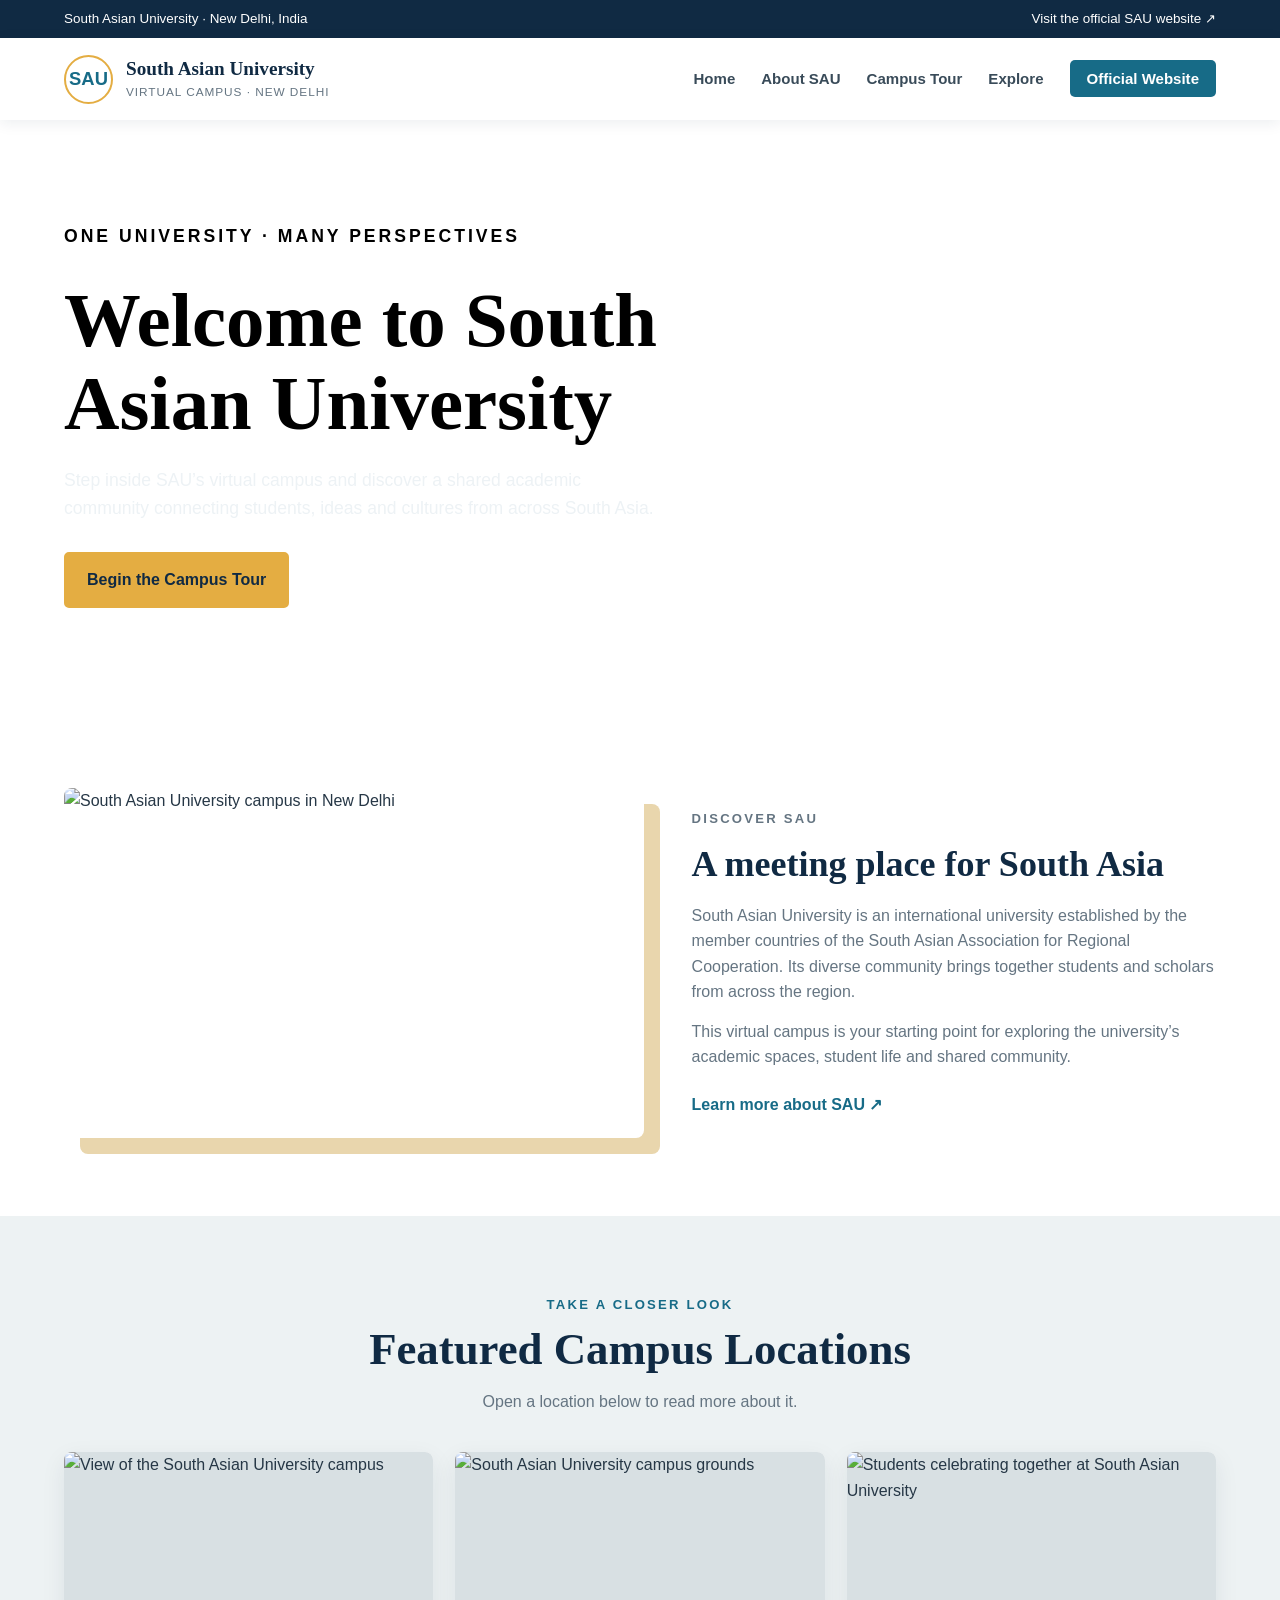
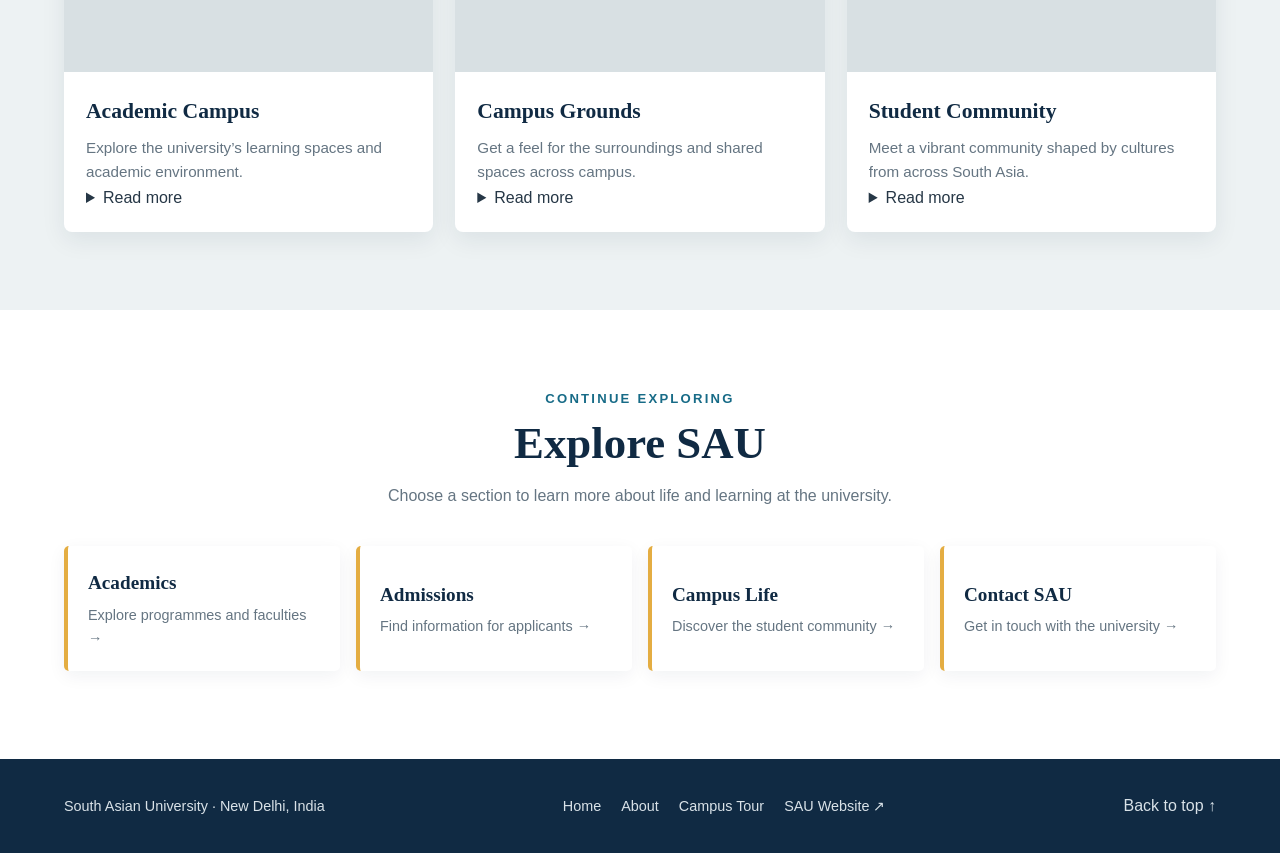
==== index.html @ c9d7dc6f "Add files via upload" ====
<!DOCTYPE html>
<html lang="en">
<head>
  <meta charset="UTF-8">
  <meta name="viewport" content="width=device-width, initial-scale=1.0">
  <meta name="description" content="Explore the South Asian University virtual campus in New Delhi.">
  <title>SAU Virtual Campus | South Asian University</title>
  <link rel="stylesheet" href="style.css">
</head>

<body>
  <div class="topbar">
    <div class="container topbar-inner">
      <span>South Asian University · New Delhi, India</span>
      <a href="https://sau.int/" target="_blank" rel="noopener">
        Visit the official SAU website ↗
      </a>
    </div>
  </div>

  <header id="home">
    <nav class="container navbar" aria-label="Main navigation">
      <a class="brand" href="#home" aria-label="South Asian University home">
        <span class="brand-mark" aria-hidden="true">SAU</span>
        <span>
          <span class="brand-name">South Asian University</span>
          <span class="brand-subtitle">Virtual Campus · New Delhi</span>
        </span>
      </a>

      <ul class="nav-links">
        <li><a href="#home">Home</a></li>
        <li><a href="#overview">About SAU</a></li>
        <li><a href="#locations">Campus Tour</a></li>
        <li><a href="#sections">Explore</a></li>
        <li>
          <a class="nav-button" href="https://sau.int/" target="_blank" rel="noopener">
            Official Website
          </a>
        </li>
      </ul>
    </nav>
  </header>

  <main>
    <section class="hero">
      <div class="container">
        <div class="hero-content">
          <p class="eyebrow">One university · Many perspectives</p>
          <h1>Welcome to South Asian University</h1>
          <p>
            Step inside SAU’s virtual campus and discover a shared academic
            community connecting students, ideas and cultures from across South Asia.
          </p>
          <a class="button" href="#locations">Begin the Campus Tour</a>
        </div>
      </div>
    </section>

    <section class="section" id="overview">
      <div class="container overview">
        <div class="overview-photo">
          <img
            src="https://upload.wikimedia.org/wikipedia/commons/5/57/South_asian_university_campus_photo.png"
            alt="South Asian University campus in New Delhi"
            loading="lazy"
          >
        </div>

        <div class="overview-copy">
          <p class="eyebrow">Discover SAU</p>
          <h2>A meeting place for South Asia</h2>
          <p>
            South Asian University is an international university established
            by the member countries of the South Asian Association for Regional
            Cooperation. Its diverse community brings together students and
            scholars from across the region.
          </p>
          <p>
            This virtual campus is your starting point for exploring the
            university’s academic spaces, student life and shared community.
          </p>
          <a class="text-link" href="https://sau.int/" target="_blank" rel="noopener">
            Learn more about SAU ↗
          </a>
        </div>
      </div>
    </section>

    <section class="section locations-section" id="locations">
      <div class="container">
        <div class="section-heading">
          <p class="eyebrow">Take a closer look</p>
          <h2>Featured Campus Locations</h2>
          <p>Open a location below to read more about it.</p>
        </div>

        <div class="location-grid">
          <article class="location-card">
            <img
              src="https://upload.wikimedia.org/wikipedia/commons/5/57/South_asian_university_campus_photo.png"
              alt="View of the South Asian University campus"
              loading="lazy"
            >
            <div class="location-card-content">
              <h3>Academic Campus</h3>
              <p>Explore the university’s learning spaces and academic environment.</p>
              <details>
                <summary>Read more</summary>
                <p>
                  SAU brings students and scholars together for teaching,
                  research and collaboration across South Asia.
                </p>
              </details>
            </div>
          </article>

          <article class="location-card">
            <img
              src="https://upload.wikimedia.org/wikipedia/commons/thumb/5/57/South_asian_university_campus_photo.png/1280px-South_asian_university_campus_photo.png"
              alt="South Asian University campus grounds"
              loading="lazy"
            >
            <div class="location-card-content">
              <h3>Campus Grounds</h3>
              <p>Get a feel for the surroundings and shared spaces across campus.</p>
              <details>
                <summary>Read more</summary>
                <p>
                  Shared campus spaces give students places to meet, move
                  between classes and spend time with one another.
                </p>
              </details>
            </div>
          </article>

          <article class="location-card">
            <img
              src="https://upload.wikimedia.org/wikipedia/commons/thumb/b/bc/Students_of_South_Asian_University%2C_New_Delhi.JPG/1280px-Students_of_South_Asian_University%2C_New_Delhi.JPG"
              alt="Students celebrating together at South Asian University"
              loading="lazy"
            >
            <div class="location-card-content">
              <h3>Student Community</h3>
              <p>Meet a vibrant community shaped by cultures from across South Asia.</p>
              <details>
                <summary>Read more</summary>
                <p>
                  Students from across the region bring different perspectives
                  and experiences to university life.
                </p>
              </details>
            </div>
          </article>
        </div>
      </div>
    </section>

    <section class="section links-section" id="sections">
      <div class="container">
        <div class="section-heading">
          <p class="eyebrow">Continue exploring</p>
          <h2>Explore SAU</h2>
          <p>Choose a section to learn more about life and learning at the university.</p>
        </div>

        <div class="link-grid">
          <a class="section-link" href="https://sau.int/" target="_blank" rel="noopener">
            <strong>Academics</strong>
            <span>Explore programmes and faculties →</span>
          </a>

          <a class="section-link" href="https://sau.int/" target="_blank" rel="noopener">
            <strong>Admissions</strong>
            <span>Find information for applicants →</span>
          </a>

          <a class="section-link" href="#locations">
            <strong>Campus Life</strong>
            <span>Discover the student community →</span>
          </a>

          <a class="section-link" href="https://sau.int/contact/" target="_blank" rel="noopener">
            <strong>Contact SAU</strong>
            <span>Get in touch with the university →</span>
          </a>
        </div>
      </div>
    </section>
  </main>

  <footer>
    <div class="container footer-inner">
      <p>South Asian University · New Delhi, India</p>
      <ul class="footer-links">
        <li><a href="#home">Home</a></li>
        <li><a href="#overview">About</a></li>
        <li><a href="#locations">Campus Tour</a></li>
        <li><a href="https://sau.int/" target="_blank" rel="noopener">SAU Website ↗</a></li>
      </ul>
      <a class="footer-top-link" href="#home">Back to top ↑</a>
    </div>
  </footer>
</body>
</html>
---- style.css ----
:root {
      --navy: #102a43;
      --white: #ffffff;
      --blue: #176b87;
      --gold: #e4ad42;
      --cream: #f7f5ef;
      --text: #263746;
      --muted: #657582;
    }

    * {
      box-sizing: border-box;
      margin: 0;
      padding: 0;
    }

    html {
      scroll-behavior: smooth;
    }

    body {
      background: var(--white);
      color: var(--text);
      font-family: Arial, Helvetica, sans-serif;
      line-height: 1.6;
    }

    img {
      display: block;
      width: 100%;
      object-fit: cover;
    }

    a {
      color: inherit;
      text-decoration: none;
    }

    .container {
      width: min(1160px, 90%);
      margin: 0 auto;
    }

    .topbar {
      background: var(--navy);
      color: var(--white);
      font-size: 0.84rem;
    }

    .topbar-inner {
      min-height: 38px;
      display: flex;
      align-items: center;
      justify-content: space-between;
      gap: 18px;
    }

    .topbar a:hover {
      color: var(--gold);
    }

    header {
      position: sticky;
      z-index: 10;
      top: 0;
      background: var(--white);
      box-shadow: 0 3px 14px rgb(16 42 67 / 8%);
    }

    .navbar {
      min-height: 82px;
      display: flex;
      align-items: center;
      justify-content: space-between;
      gap: 24px;
    }

    .brand {
      display: flex;
      align-items: center;
      gap: 13px;
      color: var(--navy);
    }

    .brand-mark {
      width: 49px;
      height: 49px;
      display: grid;
      place-items: center;
      border: 2px solid var(--gold);
      border-radius: 50%;
      color: var(--blue);
      font-size: 1.15rem;
      font-weight: 800;
    }

    .brand-name {
      display: block;
      font-family: Georgia, "Times New Roman", serif;
      font-size: 1.2rem;
      font-weight: 700;
      line-height: 1.2;
    }

    .brand-subtitle {
      display: block;
      margin-top: 3px;
      color: var(--muted);
      font-size: 0.74rem;
      letter-spacing: 0.08em;
      text-transform: uppercase;
    }

    .nav-links {
      display: flex;
      align-items: center;
      gap: 26px;
      list-style: none;
    }

    .nav-links a {
      color: #394b59;
      font-size: 0.94rem;
      font-weight: 700;
    }

    .nav-links a:hover {
      color: var(--blue);
    }

    .nav-links .nav-button {
      padding: 10px 17px;
      border-radius: 5px;
      background: var(--blue);
      color: var(--white);
    }

    .nav-links .nav-button:hover {
      background: var(--navy);
      color: var(--white);
    }

    .hero {
      min-height: 590px;
      display: grid;
      align-items: center;
      overflow: hidden;
      background: url("https://encrypted-tbn0.gstatic.com/images?q=tbn:ANd9GcTf1AWaoIbCRS9S4ouNqzJNhgImW4Fm0UXLozsrqMt2DRmfCW8wcznxFGol&s=10") center 48% / cover;
      color: #000000;
    }

    .hero-content {
      max-width: 650px;
      padding: 82px 0;
    }
    .hero .eyebrow { color: #000000; }
    .hero p { color: #000000; }

    .eyebrow {
      margin-bottom: 14px;
      color: #f2c86e;
      font-size: 0.82rem;
      font-weight: 700;
      letter-spacing: 0.17em;
      text-transform: uppercase;
    }

    h1,
    h2,
    h3 {
      font-family: Georgia, "Times New Roman", serif;
    }

    h1 {
      margin-bottom: 20px;
      font-size: clamp(2.7rem, 6vw, 5rem);
      line-height: 1.08;
    }

    .hero p {
      max-width: 590px;
      margin-bottom: 30px;
      color: #edf2f5;
      font-size: 1.1rem;
    }

    .button {
      display: inline-block;
      padding: 13px 21px;
      border: 2px solid var(--gold);
      border-radius: 5px;
      background: var(--gold);
      color: var(--navy);
      font-weight: 700;
      transition: 0.2s ease;
    }

    .button:hover {
      background: transparent;
      color: var(--white);
    }

    .section {
      padding: 78px 0;
    }

    .section-heading {
      max-width: 720px;
      margin: 0 auto 38px;
      text-align: center;
    }

    .section-heading .eyebrow {
      margin-bottom: 8px;
      color: var(--blue);
    }

    .section-heading h2 {
      margin-bottom: 12px;
      color: var(--navy);
      font-size: clamp(2rem, 4vw, 2.8rem);
      line-height: 1.2;
    }

    .section-heading p {
      color: var(--muted);
    }

    .overview {
      display: grid;
      grid-template-columns: 1.05fr 0.95fr;
      align-items: center;
      gap: 48px;
    }

    .overview-photo {
      min-height: 350px;
      overflow: hidden;
      border-radius: 8px;
      box-shadow: 16px 16px 0 #e9d6ad;
    }

    .overview-photo img {
      height: 100%;
      min-height: 350px;
    }

    .overview-copy h2 {
      margin-bottom: 16px;
      color: var(--navy);
      font-size: 2.25rem;
      line-height: 1.2;
    }

    .overview-copy p {
      margin-bottom: 14px;
      color: var(--muted);
    }

    .text-link {
      display: inline-block;
      margin-top: 8px;
      color: var(--blue);
      font-weight: 700;
    }

    .text-link:hover {
      color: var(--navy);
    }

    .locations-section {
      background: #edf2f3;
    }

    .location-grid {
      display: grid;
      grid-template-columns: repeat(3, 1fr);
      gap: 22px;
    }

    .location-card {
      overflow: hidden;
      border-radius: 8px;
      background: var(--white);
      box-shadow: 0 8px 24px rgb(16 42 67 / 8%);
    }

    .location-card img {
      height: 220px;
      background: #d8e0e3;
    }

    .location-card-content {
      padding: 22px;
    }

    .location-card h3 {
      margin-bottom: 7px;
      color: var(--navy);
      font-size: 1.35rem;
    }

    .location-card p {
      color: var(--muted);
      font-size: 0.95rem;
    }

    .links-section {
      padding-bottom: 88px;
    }

    .link-grid {
      display: grid;
      grid-template-columns: repeat(4, 1fr);
      gap: 16px;
    }

    .section-link {
      min-height: 125px;
      display: flex;
      flex-direction: column;
      justify-content: center;
      padding: 20px;
      border-left: 4px solid var(--gold);
      border-radius: 5px;
      background: var(--white);
      box-shadow: 0 5px 18px rgb(16 42 67 / 6%);
      transition: transform 0.2s ease, box-shadow 0.2s ease;
    }

    .section-link:hover {
      transform: translateY(-4px);
      box-shadow: 0 10px 24px rgb(16 42 67 / 12%);
    }

    .section-link strong {
      margin-bottom: 5px;
      color: var(--navy);
      font-family: Georgia, "Times New Roman", serif;
      font-size: 1.2rem;
    }

    .section-link span {
      color: var(--muted);
      font-size: 0.9rem;
    }

    footer {
      padding: 34px 0;
      background: var(--navy);
      color: #d9e2e8;
    }

    .footer-inner {
      display: flex;
      align-items: center;
      justify-content: space-between;
      gap: 24px;
    }

    .footer-inner p {
      font-size: 0.9rem;
    }

    .footer-links {
      display: flex;
      gap: 20px;
      list-style: none;
      font-size: 0.9rem;
    }

    .footer-links a:hover {
      color: var(--gold);
    }

    @media (max-width: 900px) {
      .navbar {
        padding: 15px 0;
        flex-direction: column;
      }

      .nav-links {
        flex-wrap: wrap;
        justify-content: center;
        gap: 12px 20px;
      }

      .overview {
        grid-template-columns: 1fr;
      }

      .location-grid,
      .link-grid {
        grid-template-columns: repeat(2, 1fr);
      }
    }

    @media (max-width: 560px) {
      .topbar-inner {
        padding: 8px 0;
        flex-direction: column;
        gap: 2px;
      }

      .brand-name {
        font-size: 1.05rem;
      }

      .nav-links {
        gap: 10px 14px;
      }

      .nav-links a {
        font-size: 0.85rem;
      }

      .hero {
        min-height: 520px;
        background-position: 58% center;
      }

      .hero-content {
        padding: 65px 0;
      }

      .section {
        padding: 60px 0;
      }

      .location-grid,
      .link-grid {
        grid-template-columns: 1fr;
      }

      .footer-inner {
        flex-direction: column;
        text-align: center;
      }

      .footer-links {
        flex-wrap: wrap;
        justify-content: center;
      }
    }

/* Interactive campus tour features */
.theme-toggle {
  padding: 9px 12px;
  border: 1px solid #c9d3da;
  border-radius: 5px;
  background: transparent;
  color: var(--navy);
  font: inherit;
  font-size: 0.88rem;
  font-weight: 700;
  cursor: pointer;
}
.theme-toggle:hover { background: #edf2f3; }
.location-tools {
  max-width: 560px;
  margin: 0 auto 26px;
  display: grid;
  grid-template-columns: 1fr auto;
  gap: 7px 14px;
  align-items: center;
}
.location-tools label { color: var(--navy); font-weight: 700; }
.location-tools input {
  grid-column: 1 / -1;
  width: 100%;
  padding: 12px 14px;
  border: 1px solid #b8c5cc;
  border-radius: 5px;
  font: inherit;
}
.location-tools input:focus, button:focus-visible, a:focus-visible {
  outline: 3px solid var(--gold);
  outline-offset: 3px;
}
.location-count { color: var(--muted); font-size: .9rem; text-align: right; }
.details-button {
  margin: 12px 0;
  padding: 8px 12px;
  border: 1px solid var(--blue);
  border-radius: 4px;
  background: transparent;
  color: var(--blue);
  font: inherit;
  font-weight: 700;
  cursor: pointer;
}
.details-button:hover { background: var(--blue); color: #000000; }
.no-results { padding: 20px; color: var(--muted); text-align: center; }
.location-dialog {
  width: min(520px, calc(100% - 32px));
  margin: auto;
  padding: 34px;
  border: 0;
  border-radius: 10px;
  color: var(--text);
  box-shadow: 0 18px 60px rgb(0 0 0 / 28%);
}
.location-dialog::backdrop { background: rgb(9 31 49 / 68%); }
.location-dialog h2 { margin: 4px 0 12px; color: var(--navy); }
.location-dialog .eyebrow { color: var(--blue); }
.dialog-close {
  float: right;
  border: 0;
  background: transparent;
  color: var(--navy);
  font-size: 1.8rem;
  cursor: pointer;
}
body.dark-mode { --white: #172b3a; --text: #e5edf2; --muted: #bdcbd4; background: #10202c; }
body.dark-mode header { background: #172b3a; }
body.dark-mode .brand, body.dark-mode .nav-links a, body.dark-mode .overview-copy h2,
body.dark-mode .section-heading h2, body.dark-mode .location-card h3,
body.dark-mode .section-link strong, body.dark-mode .theme-toggle,
body.dark-mode .location-tools label { color: #e5edf2; }
body.dark-mode .locations-section, body.dark-mode .theme-toggle:hover { background: #203746; }
body.dark-mode .location-card, body.dark-mode .section-link { background: #172b3a; }
body.dark-mode .location-tools input, body.dark-mode .location-dialog { background: #172b3a; color: #e5edf2; }
body.dark-mode .location-dialog h2, body.dark-mode .dialog-close { color: #e5edf2; }
@media (max-width: 560px) {
  .location-tools { grid-template-columns: 1fr; }
  .location-count { text-align: left; }
}
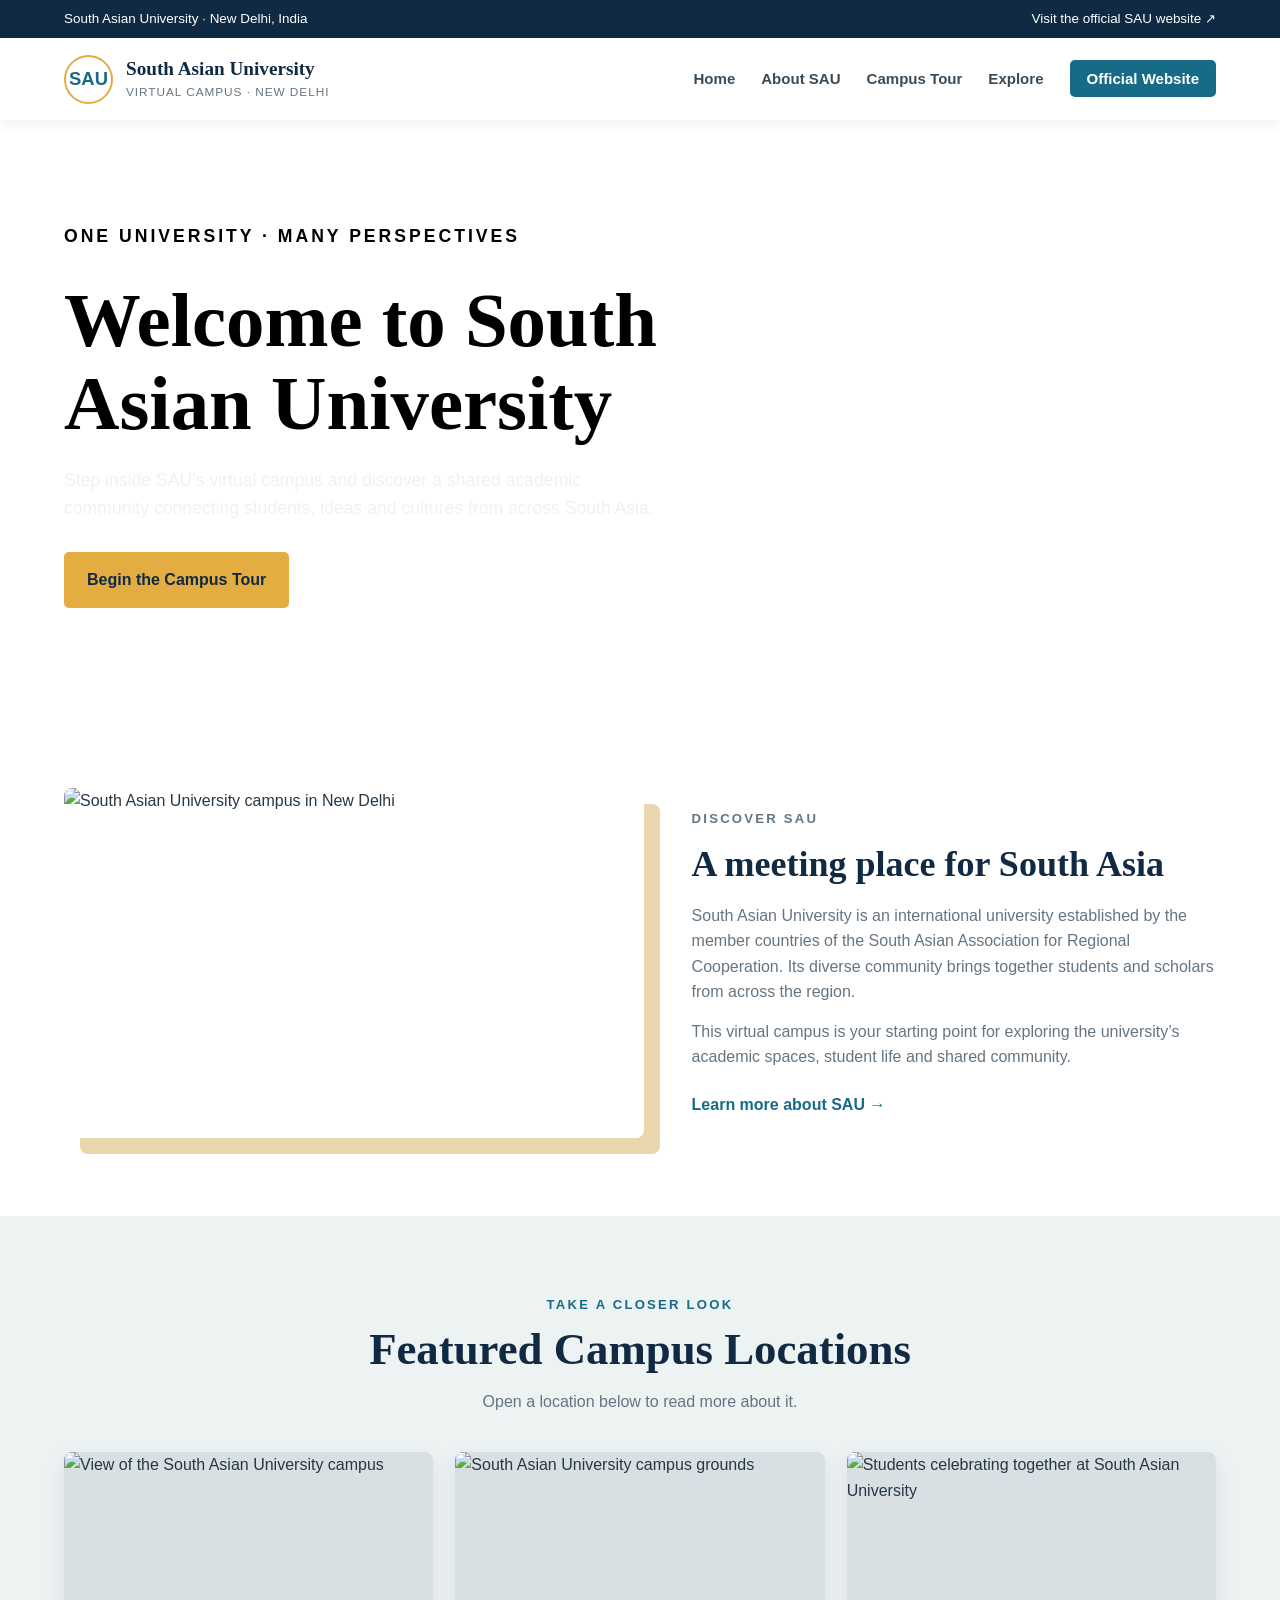
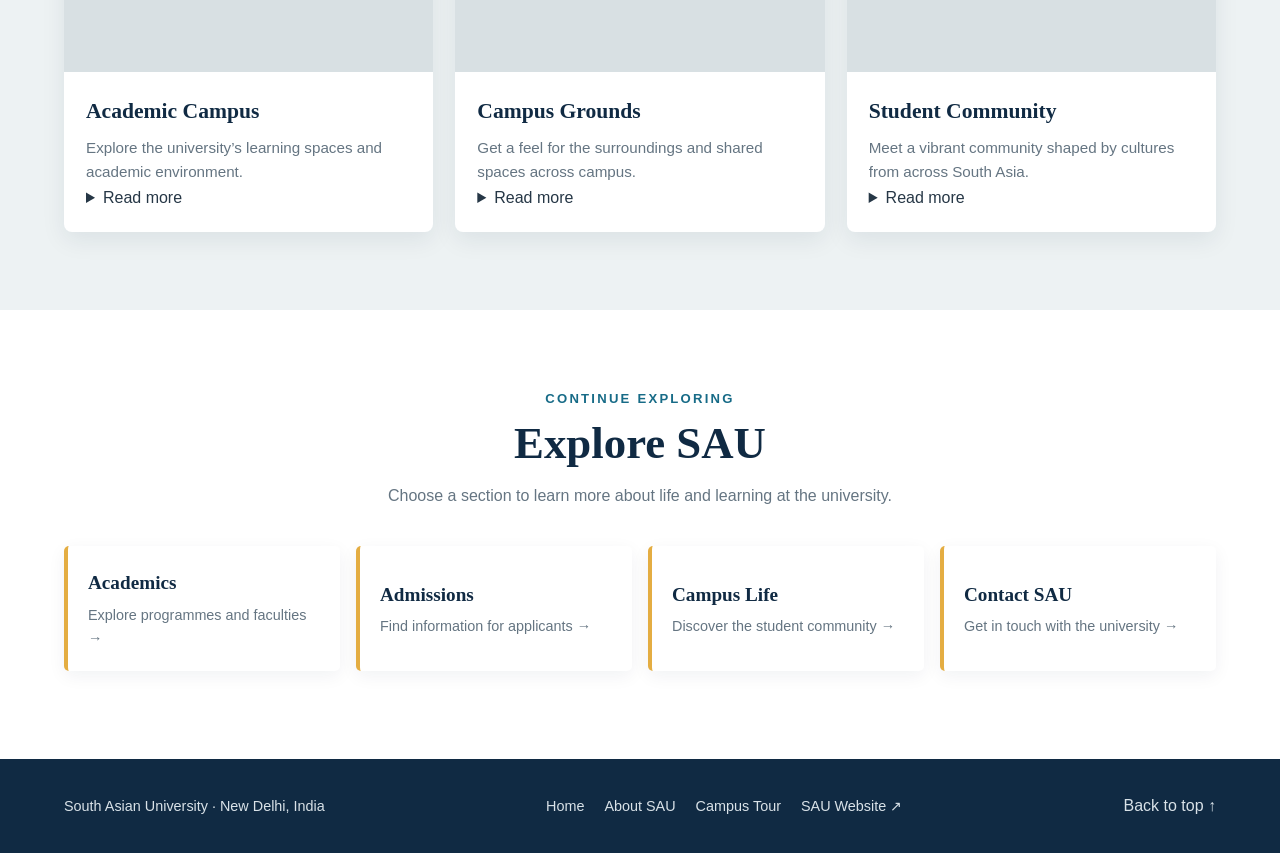
==== commit 5c8ee208: "Add files via upload" ====
--- a/index.html
+++ b/index.html
@@ -30,7 +30,7 @@
 
       <ul class="nav-links">
         <li><a href="#home">Home</a></li>
-        <li><a href="#overview">About SAU</a></li>
+        <li><a href="about.html">About SAU</a></li>
         <li><a href="#locations">Campus Tour</a></li>
         <li><a href="#sections">Explore</a></li>
         <li>
@@ -80,9 +80,7 @@
             This virtual campus is your starting point for exploring the
             university’s academic spaces, student life and shared community.
           </p>
-          <a class="text-link" href="https://sau.int/" target="_blank" rel="noopener">
-            Learn more about SAU ↗
-          </a>
+          <a class="text-link" href="about.html">Learn more about SAU →</a>
         </div>
       </div>
     </section>
@@ -194,9 +192,11 @@
       <p>South Asian University · New Delhi, India</p>
       <ul class="footer-links">
         <li><a href="#home">Home</a></li>
-        <li><a href="#overview">About</a></li>
+        <li><a href="about.html">About SAU</a></li>
         <li><a href="#locations">Campus Tour</a></li>
-        <li><a href="https://sau.int/" target="_blank" rel="noopener">SAU Website ↗</a></li>
+        <li>
+          <a href="https://sau.int/" target="_blank" rel="noopener">SAU Website ↗</a>
+        </li>
       </ul>
       <a class="footer-top-link" href="#home">Back to top ↑</a>
     </div>
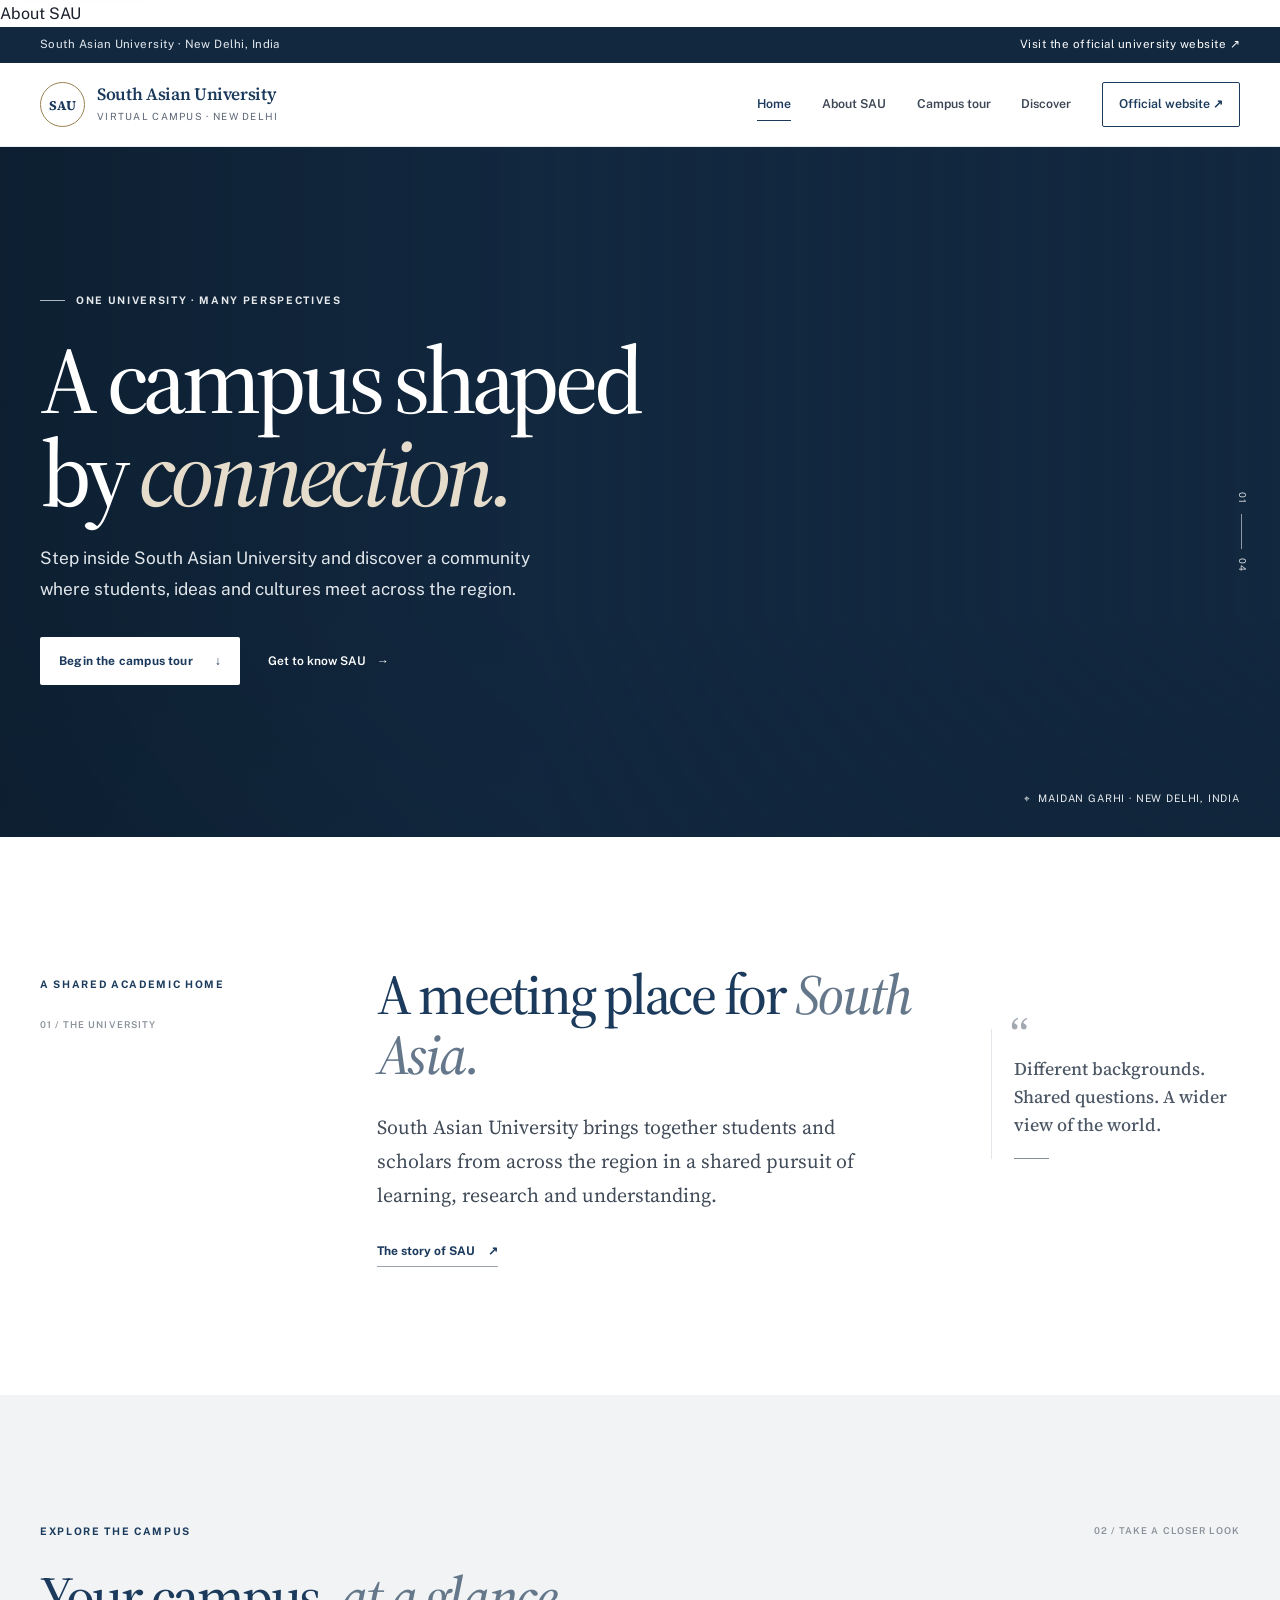
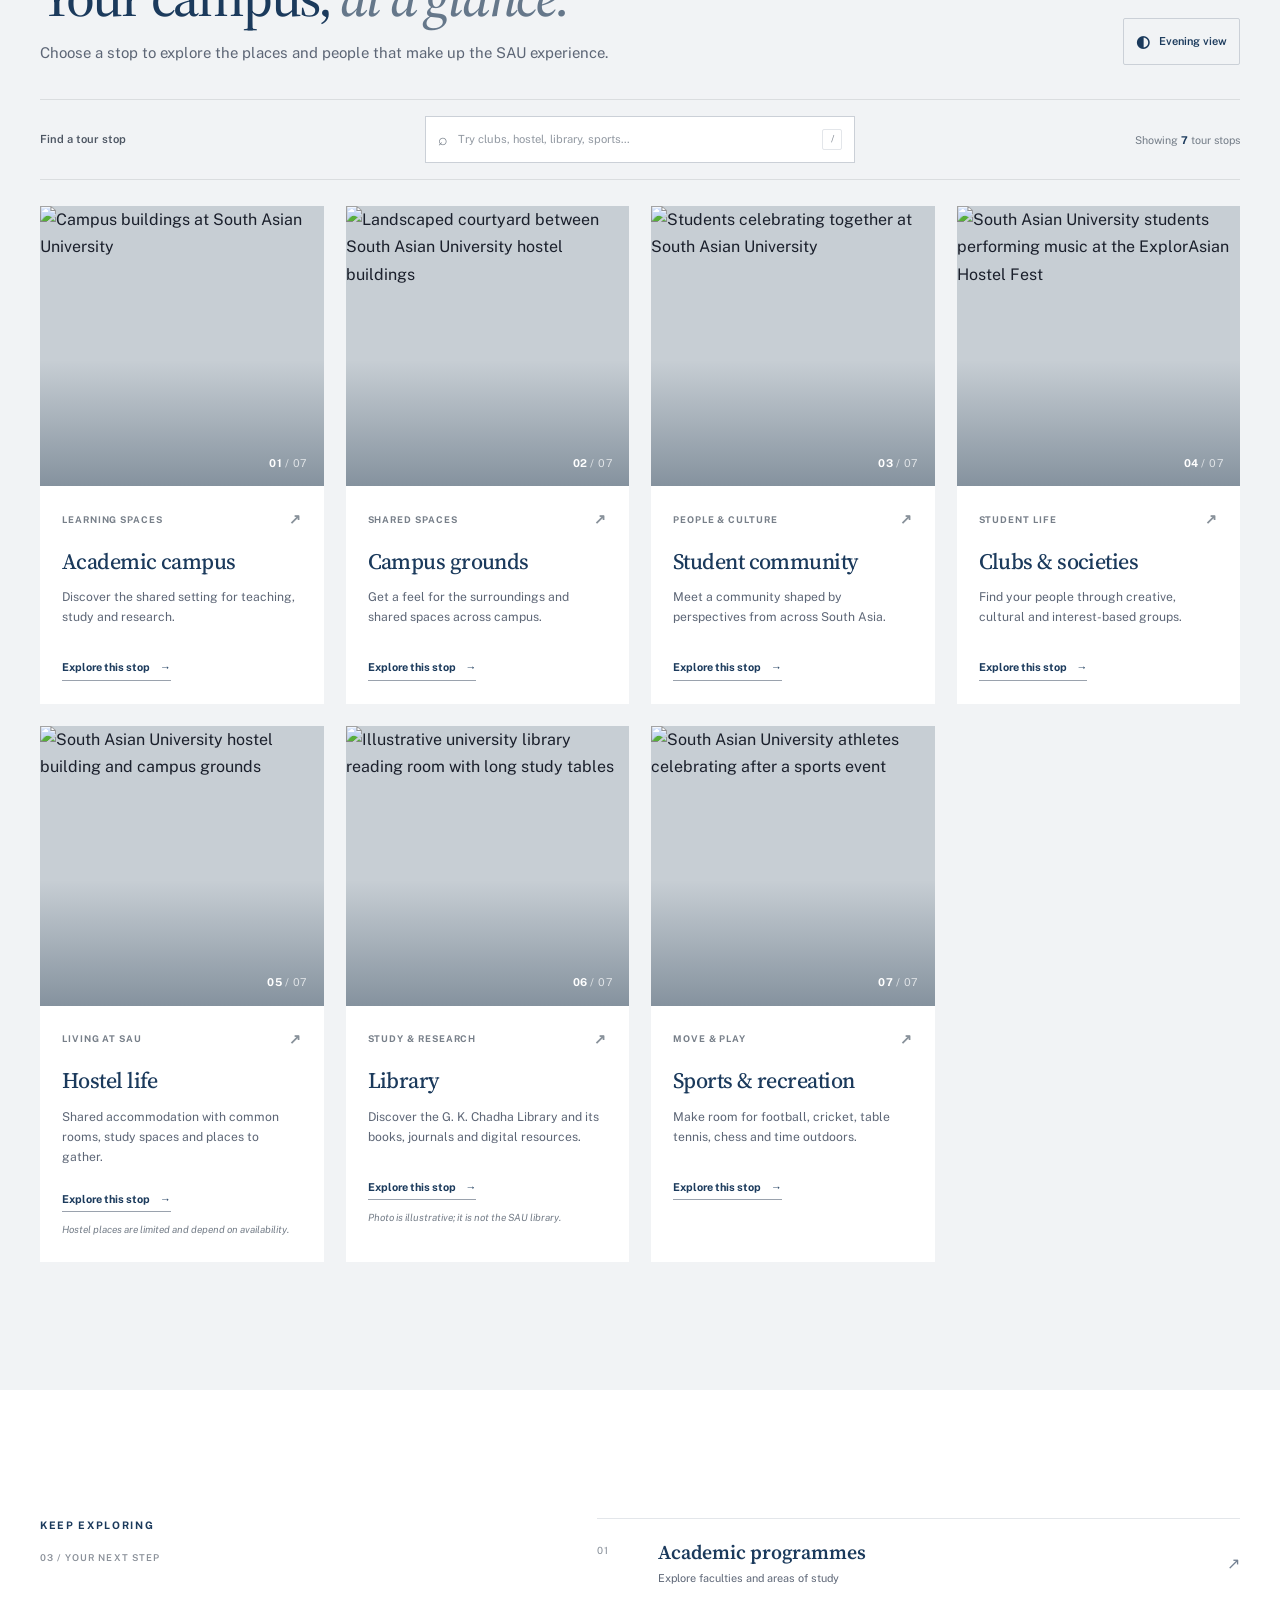
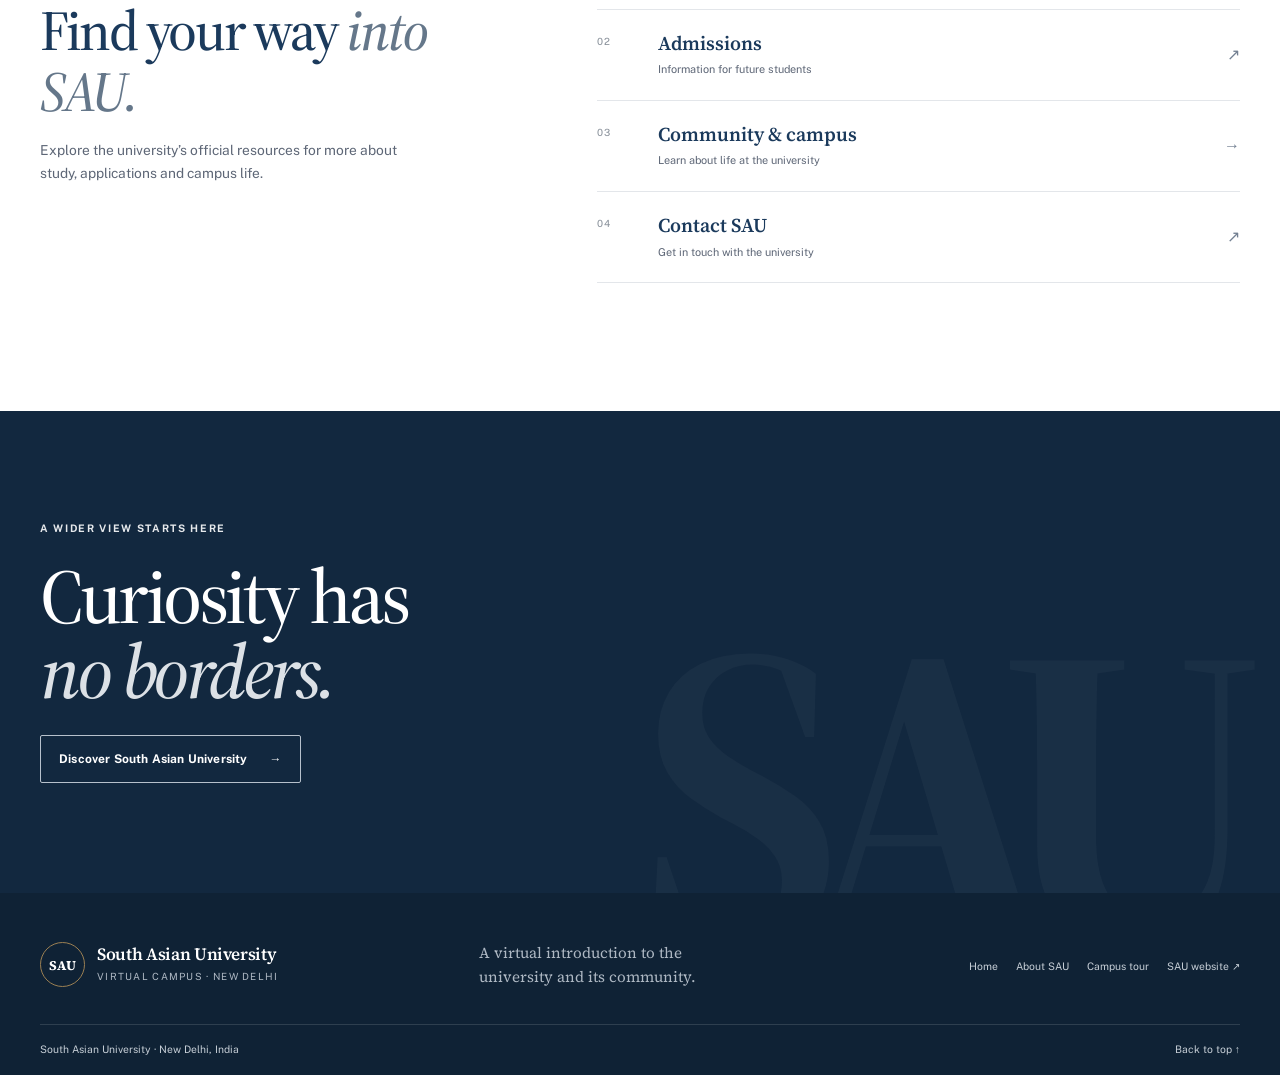
==== commit 5c6aa385: "Add files via upload" ====
--- a/index.html
+++ b/index.html
@@ -1,205 +1,142 @@
-<!DOCTYPE html>
+<!doctype html>
 <html lang="en">
 <head>
-  <meta charset="UTF-8">
-  <meta name="viewport" content="width=device-width, initial-scale=1.0">
-  <meta name="description" content="Explore the South Asian University virtual campus in New Delhi.">
-  <title>SAU Virtual Campus | South Asian University</title>
+  <meta charset="utf-8">
+  <meta name="viewport" content="width=device-width, initial-scale=1">
+  <meta name="description" content="Explore South Asian University through a virtual campus tour of its community, learning spaces and story.">
+  <meta name="theme-color" content="#1b3a5c">
+  <title>South Asian University | Virtual Campus</title>
+  <link rel="preconnect" href="https://fonts.googleapis.com">
+  <link rel="preconnect" href="https://fonts.gstatic.com" crossorigin>
+  <link href="https://fonts.googleapis.com/css2?family=Public+Sans:wght@400;500;600;700&family=Source+Serif+4:wght@500;600;700&display=swap" rel="stylesheet">
   <link rel="stylesheet" href="style.css">
+  <script src="script.js" defer></script>
+  <link rel="stylesheet" href="./css/style.css">
+<script src="./js/script.js" defer></script>
+<a href="pages/about.html">About SAU</a>
 </head>
-
 <body>
-  <div class="topbar">
-    <div class="container topbar-inner">
-      <span>South Asian University · New Delhi, India</span>
-      <a href="https://sau.int/" target="_blank" rel="noopener">
-        Visit the official SAU website ↗
-      </a>
+  <a class="skip-link" href="#main">Skip to content</a>
+  <div class="utility-bar">
+    <div class="container utility-inner">
+      <span>South Asian University <span aria-hidden="true">·</span> New Delhi, India</span>
+      <a href="https://sau.int/" target="_blank" rel="noopener noreferrer">Visit the official university website <span aria-hidden="true">↗</span></a>
     </div>
   </div>
 
-  <header id="home">
+  <header class="site-header">
     <nav class="container navbar" aria-label="Main navigation">
-      <a class="brand" href="#home" aria-label="South Asian University home">
+      <a class="brand" href="index.html" aria-label="South Asian University virtual campus home">
         <span class="brand-mark" aria-hidden="true">SAU</span>
-        <span>
-          <span class="brand-name">South Asian University</span>
-          <span class="brand-subtitle">Virtual Campus · New Delhi</span>
-        </span>
+        <span class="brand-copy"><strong>South Asian University</strong><small>Virtual campus · New Delhi</small></span>
       </a>
-
-      <ul class="nav-links">
-        <li><a href="#home">Home</a></li>
-        <li><a href="about.html">About SAU</a></li>
-        <li><a href="#locations">Campus Tour</a></li>
-        <li><a href="#sections">Explore</a></li>
-        <li>
-          <a class="nav-button" href="https://sau.int/" target="_blank" rel="noopener">
-            Official Website
-          </a>
-        </li>
+      <button class="menu-toggle" type="button" aria-expanded="false" aria-controls="primary-navigation" aria-label="Open navigation"><span></span><span></span></button>
+      <ul class="nav-links" id="primary-navigation">
+        <li><a class="active" aria-current="page" href="index.html">Home</a></li>
+        <li><a href="pages/about.html">About SAU</a></li>
+        <li><a href="#tour">Campus tour</a></li>
+        <li><a href="#discover">Discover</a></li>
+        <li><a class="nav-cta" href="https://sau.int/" target="_blank" rel="noopener noreferrer">Official website <span aria-hidden="true">↗</span></a></li>
       </ul>
     </nav>
   </header>
 
-  <main>
-    <section class="hero">
+  <main id="main">
+    <section class="hero" aria-labelledby="hero-title">
+      <div class="hero-image" role="img" aria-label="South Asian University campus in New Delhi"></div>
+      <div class="hero-shade"></div>
+      <div class="container hero-inner">
+        <div class="hero-copy">
+          <p class="eyebrow eyebrow-light"><span class="eyebrow-rule"></span> One university · Many perspectives</p>
+          <h1 id="hero-title">A campus shaped<br>by <em>connection.</em></h1>
+          <p class="hero-lede">Step inside South Asian University and discover a community where students, ideas and cultures meet across the region.</p>
+          <div class="hero-actions">
+            <a class="button button-light" href="#tour">Begin the campus tour <span aria-hidden="true">↓</span></a>
+            <a class="hero-text-link" href="pages/about.html">Get to know SAU <span aria-hidden="true">→</span></a>
+          </div>
+        </div>
+        <p class="hero-caption"><span aria-hidden="true">⌖</span> Maidan Garhi · New Delhi, India</p>
+      </div>
+      <div class="hero-index" aria-hidden="true">01 <span></span> 04</div>
+    </section>
+
+    <section class="intro section-space" aria-labelledby="intro-title">
+      <div class="container intro-grid">
+        <div class="intro-label"><span class="eyebrow">A shared academic home</span><span class="intro-index">01 / THE UNIVERSITY</span></div>
+        <div class="intro-content">
+          <h2 id="intro-title">A meeting place for <em>South Asia.</em></h2>
+          <p class="intro-lede">South Asian University brings together students and scholars from across the region in a shared pursuit of learning, research and understanding.</p>
+          <a class="underlined-link" href="pages/about.html">The story of SAU <span aria-hidden="true">↗</span></a>
+        </div>
+        <div class="intro-aside"><span class="aside-mark" aria-hidden="true">“</span><p>Different backgrounds. Shared questions. A wider view of the world.</p><span class="aside-rule"></span></div>
+      </div>
+    </section>
+
+    <section class="tour-section section-space" id="tour" aria-labelledby="tour-title">
       <div class="container">
-        <div class="hero-content">
-          <p class="eyebrow">One university · Many perspectives</p>
-          <h1>Welcome to South Asian University</h1>
-          <p>
-            Step inside SAU’s virtual campus and discover a shared academic
-            community connecting students, ideas and cultures from across South Asia.
-          </p>
-          <a class="button" href="#locations">Begin the Campus Tour</a>
+        <div class="section-topline"><span class="eyebrow">Explore the campus</span><span class="section-number">02 / TAKE A CLOSER LOOK</span></div>
+        <div class="section-heading-row">
+          <div><h2 id="tour-title">Your campus, <em>at a glance.</em></h2><p class="section-intro">Choose a stop to explore the places and people that make up the SAU experience.</p></div>
+          <button class="theme-toggle" type="button" aria-pressed="false"><span class="theme-icon" aria-hidden="true">◐</span><span class="theme-label">Evening view</span></button>
+        </div>
+
+        <div class="tour-tools">
+          <label class="search-label" for="tour-search">Find a tour stop</label>
+          <div class="search-wrap"><span aria-hidden="true">⌕</span><input id="tour-search" type="search" placeholder="Try clubs, hostel, library, sports…" autocomplete="off"><kbd>/</kbd></div>
+          <p class="result-count" aria-live="polite">Showing <span id="result-count">7</span> tour stops</p>
+        </div>
+
+        <div class="tour-grid" id="tour-grid">
+          <article class="tour-card" data-search="academic campus learning teaching research collaboration faculties">
+            <a class="tour-image image-campus" href="#tour" aria-label="Explore the academic campus"><img src="https://upload.wikimedia.org/wikipedia/commons/5/57/South_asian_university_campus_photo.png" alt="Campus buildings at South Asian University" loading="lazy"><span class="image-count">01 <span>/ 07</span></span></a>
+            <div class="tour-card-body"><div class="card-meta"><span>Learning spaces</span><span class="card-arrow" aria-hidden="true">↗</span></div><h3>Academic campus</h3><p>Discover the shared setting for teaching, study and research.</p><button class="details-button" type="button" data-location="academic">Explore this stop <span aria-hidden="true">→</span></button></div>
+          </article>
+          <article class="tour-card" data-search="campus grounds shared spaces outdoor garden courtyard students meet">
+            <a class="tour-image image-grounds" href="#tour" aria-label="Explore the campus grounds"><img src="https://images.shiksha.com/mediadata/images/1756367150phpbssW4d_g.jpg" alt="Landscaped courtyard between South Asian University hostel buildings" loading="lazy"><span class="image-count">02 <span>/ 07</span></span></a>
+            <div class="tour-card-body"><div class="card-meta"><span>Shared spaces</span><span class="card-arrow" aria-hidden="true">↗</span></div><h3>Campus grounds</h3><p>Get a feel for the surroundings and shared spaces across campus.</p><button class="details-button" type="button" data-location="grounds">Explore this stop <span aria-hidden="true">→</span></button></div>
+          </article>
+          <article class="tour-card" data-search="student community culture perspectives experience south asia students">
+            <a class="tour-image image-community" href="#tour" aria-label="Explore the student community"><img src="https://upload.wikimedia.org/wikipedia/commons/thumb/b/bc/Students_of_South_Asian_University%2C_New_Delhi.JPG/1280px-Students_of_South_Asian_University%2C_New_Delhi.JPG" alt="Students celebrating together at South Asian University" loading="lazy"><span class="image-count">03 <span>/ 07</span></span></a>
+            <div class="tour-card-body"><div class="card-meta"><span>People &amp; culture</span><span class="card-arrow" aria-hidden="true">↗</span></div><h3>Student community</h3><p>Meet a community shaped by perspectives from across South Asia.</p><button class="details-button" type="button" data-location="community">Explore this stop <span aria-hidden="true">→</span></button></div>
+          </article>
+          <article class="tour-card" data-search="clubs societies student groups music dance art theatre film photography book club south asia speaks activities">
+            <a class="tour-image image-clubs" href="#tour" aria-label="Explore student clubs and societies"><img src="https://gallery.sau.ac.in/_data/i/galleries/Explorasian---Hostel-Fest-2015/Hostel%20Fest%2013-la.jpg" alt="South Asian University students performing music at the ExplorAsian Hostel Fest" loading="lazy"><span class="image-count">04 <span>/ 07</span></span></a>
+            <div class="tour-card-body"><div class="card-meta"><span>Student life</span><span class="card-arrow" aria-hidden="true">↗</span></div><h3>Clubs &amp; societies</h3><p>Find your people through creative, cultural and interest-based groups.</p><button class="details-button" type="button" data-location="clubs">Explore this stop <span aria-hidden="true">→</span></button></div>
+          </article>
+          <article class="tour-card" data-search="hostel residence accommodation housing dorm room common lounge student living">
+            <a class="tour-image image-hostel" href="#tour" aria-label="Explore student hostel life"><img src="https://sau.int/wp-content/uploads/2026/01/IMG_0162-1-1024x683.jpg" alt="South Asian University hostel building and campus grounds" loading="lazy"><span class="image-count">05 <span>/ 07</span></span></a>
+            <div class="tour-card-body"><div class="card-meta"><span>Living at SAU</span><span class="card-arrow" aria-hidden="true">↗</span></div><h3>Hostel life</h3><p>Shared accommodation with common rooms, study spaces and places to gather.</p><button class="details-button" type="button" data-location="hostel">Explore this stop <span aria-hidden="true">→</span></button><p class="availability-note">Hostel places are limited and depend on availability.</p></div>
+          </article>
+          <article class="tour-card" data-search="library books reading study research resources g k chadha library reading room quiet">
+            <a class="tour-image image-library" href="#tour" aria-label="Explore the university library"><img src="https://files.blogs.illinois.edu/files/6231/349438/86515.jpg" alt="Illustrative university library reading room with long study tables" loading="lazy"><span class="image-count">06 <span>/ 07</span></span></a>
+            <div class="tour-card-body"><div class="card-meta"><span>Study &amp; research</span><span class="card-arrow" aria-hidden="true">↗</span></div><h3>Library</h3><p>Discover the G. K. Chadha Library and its books, journals and digital resources.</p><button class="details-button" type="button" data-location="library">Explore this stop <span aria-hidden="true">→</span></button><p class="availability-note">Photo is illustrative; it is not the SAU library.</p></div>
+          </article>
+          <article class="tour-card" data-search="sports football cricket table tennis chess carrom games fitness playground athletics">
+            <a class="tour-image image-sports" href="#tour" aria-label="Explore sports and recreation"><img src="https://pbs.twimg.com/media/HEvInVyasAANSGz.jpg" alt="South Asian University athletes celebrating after a sports event" loading="lazy"><span class="image-count">07 <span>/ 07</span></span></a>
+            <div class="tour-card-body"><div class="card-meta"><span>Move &amp; play</span><span class="card-arrow" aria-hidden="true">↗</span></div><h3>Sports &amp; recreation</h3><p>Make room for football, cricket, table tennis, chess and time outdoors.</p><button class="details-button" type="button" data-location="sports">Explore this stop <span aria-hidden="true">→</span></button></div>
+          </article>
+        </div>
+        <p class="no-results" id="no-results" hidden>No tour stops match that search. Try another word.</p>
+      </div>
+    </section>
+
+    <section class="discover-section section-space" id="discover" aria-labelledby="discover-title">
+      <div class="container discover-grid">
+        <div class="discover-heading"><div class="section-topline"><span class="eyebrow">Keep exploring</span><span class="section-number">03 / YOUR NEXT STEP</span></div><h2 id="discover-title">Find your way <em>into SAU.</em></h2><p>Explore the university’s official resources for more about study, applications and campus life.</p></div>
+        <div class="discover-links">
+          <a class="discover-link" href="https://sau.int/" target="_blank" rel="noopener noreferrer"><span class="link-index">01</span><span><strong>Academic programmes</strong><small>Explore faculties and areas of study</small></span><span class="link-arrow" aria-hidden="true">↗</span></a>
+          <a class="discover-link" href="https://sau.int/" target="_blank" rel="noopener noreferrer"><span class="link-index">02</span><span><strong>Admissions</strong><small>Information for future students</small></span><span class="link-arrow" aria-hidden="true">↗</span></a>
+          <a class="discover-link" href="pages/about.html#community"><span class="link-index">03</span><span><strong>Community &amp; campus</strong><small>Learn about life at the university</small></span><span class="link-arrow" aria-hidden="true">→</span></a>
+          <a class="discover-link" href="https://sau.int/contact/" target="_blank" rel="noopener noreferrer"><span class="link-index">04</span><span><strong>Contact SAU</strong><small>Get in touch with the university</small></span><span class="link-arrow" aria-hidden="true">↗</span></a>
         </div>
       </div>
     </section>
 
-    <section class="section" id="overview">
-      <div class="container overview">
-        <div class="overview-photo">
-          <img
-            src="https://upload.wikimedia.org/wikipedia/commons/5/57/South_asian_university_campus_photo.png"
-            alt="South Asian University campus in New Delhi"
-            loading="lazy"
-          >
-        </div>
-
-        <div class="overview-copy">
-          <p class="eyebrow">Discover SAU</p>
-          <h2>A meeting place for South Asia</h2>
-          <p>
-            South Asian University is an international university established
-            by the member countries of the South Asian Association for Regional
-            Cooperation. Its diverse community brings together students and
-            scholars from across the region.
-          </p>
-          <p>
-            This virtual campus is your starting point for exploring the
-            university’s academic spaces, student life and shared community.
-          </p>
-          <a class="text-link" href="about.html">Learn more about SAU →</a>
-        </div>
-      </div>
-    </section>
-
-    <section class="section locations-section" id="locations">
-      <div class="container">
-        <div class="section-heading">
-          <p class="eyebrow">Take a closer look</p>
-          <h2>Featured Campus Locations</h2>
-          <p>Open a location below to read more about it.</p>
-        </div>
-
-        <div class="location-grid">
-          <article class="location-card">
-            <img
-              src="https://upload.wikimedia.org/wikipedia/commons/5/57/South_asian_university_campus_photo.png"
-              alt="View of the South Asian University campus"
-              loading="lazy"
-            >
-            <div class="location-card-content">
-              <h3>Academic Campus</h3>
-              <p>Explore the university’s learning spaces and academic environment.</p>
-              <details>
-                <summary>Read more</summary>
-                <p>
-                  SAU brings students and scholars together for teaching,
-                  research and collaboration across South Asia.
-                </p>
-              </details>
-            </div>
-          </article>
-
-          <article class="location-card">
-            <img
-              src="https://upload.wikimedia.org/wikipedia/commons/thumb/5/57/South_asian_university_campus_photo.png/1280px-South_asian_university_campus_photo.png"
-              alt="South Asian University campus grounds"
-              loading="lazy"
-            >
-            <div class="location-card-content">
-              <h3>Campus Grounds</h3>
-              <p>Get a feel for the surroundings and shared spaces across campus.</p>
-              <details>
-                <summary>Read more</summary>
-                <p>
-                  Shared campus spaces give students places to meet, move
-                  between classes and spend time with one another.
-                </p>
-              </details>
-            </div>
-          </article>
-
-          <article class="location-card">
-            <img
-              src="https://upload.wikimedia.org/wikipedia/commons/thumb/b/bc/Students_of_South_Asian_University%2C_New_Delhi.JPG/1280px-Students_of_South_Asian_University%2C_New_Delhi.JPG"
-              alt="Students celebrating together at South Asian University"
-              loading="lazy"
-            >
-            <div class="location-card-content">
-              <h3>Student Community</h3>
-              <p>Meet a vibrant community shaped by cultures from across South Asia.</p>
-              <details>
-                <summary>Read more</summary>
-                <p>
-                  Students from across the region bring different perspectives
-                  and experiences to university life.
-                </p>
-              </details>
-            </div>
-          </article>
-        </div>
-      </div>
-    </section>
-
-    <section class="section links-section" id="sections">
-      <div class="container">
-        <div class="section-heading">
-          <p class="eyebrow">Continue exploring</p>
-          <h2>Explore SAU</h2>
-          <p>Choose a section to learn more about life and learning at the university.</p>
-        </div>
-
-        <div class="link-grid">
-          <a class="section-link" href="https://sau.int/" target="_blank" rel="noopener">
-            <strong>Academics</strong>
-            <span>Explore programmes and faculties →</span>
-          </a>
-
-          <a class="section-link" href="https://sau.int/" target="_blank" rel="noopener">
-            <strong>Admissions</strong>
-            <span>Find information for applicants →</span>
-          </a>
-
-          <a class="section-link" href="#locations">
-            <strong>Campus Life</strong>
-            <span>Discover the student community →</span>
-          </a>
-
-          <a class="section-link" href="https://sau.int/contact/" target="_blank" rel="noopener">
-            <strong>Contact SAU</strong>
-            <span>Get in touch with the university →</span>
-          </a>
-        </div>
-      </div>
-    </section>
+    <section class="closing-banner"><div class="container closing-inner"><p class="eyebrow eyebrow-light">A wider view starts here</p><h2>Curiosity has<br><em>no borders.</em></h2><a class="button button-outline" href="pages/about.html">Discover South Asian University <span aria-hidden="true">→</span></a></div><span class="closing-ornament" aria-hidden="true">SAU</span></section>
   </main>
 
-  <footer>
-    <div class="container footer-inner">
-      <p>South Asian University · New Delhi, India</p>
-      <ul class="footer-links">
-        <li><a href="#home">Home</a></li>
-        <li><a href="about.html">About SAU</a></li>
-        <li><a href="#locations">Campus Tour</a></li>
-        <li>
-          <a href="https://sau.int/" target="_blank" rel="noopener">SAU Website ↗</a>
-        </li>
-      </ul>
-      <a class="footer-top-link" href="#home">Back to top ↑</a>
-    </div>
-  </footer>
+  <dialog class="location-dialog" aria-labelledby="dialog-title"><button class="dialog-close" type="button" aria-label="Close details">×</button><p class="eyebrow" id="dialog-kicker">Campus tour</p><h2 id="dialog-title">Explore the campus</h2><p id="dialog-copy"></p><a class="underlined-link" href="pages/about.html">Learn more about SAU <span aria-hidden="true">→</span></a></dialog>
+
+  <footer class="site-footer"><div class="container footer-main"><a class="brand brand-footer" href="index.html"><span class="brand-mark" aria-hidden="true">SAU</span><span class="brand-copy"><strong>South Asian University</strong><small>Virtual campus · New Delhi</small></span></a><p class="footer-note">A virtual introduction to the university and its community.</p><ul class="footer-nav"><li><a href="index.html">Home</a></li><li><a href="pages/about.html">About SAU</a></li><li><a href="#tour">Campus tour</a></li><li><a href="https://sau.int/" target="_blank" rel="noopener noreferrer">SAU website ↗</a></li></ul></div><div class="container footer-bottom"><span>South Asian University · New Delhi, India</span><a href="#main">Back to top ↑</a></div></footer>
 </body>
 </html>
--- a/style.css
+++ b/style.css
@@ -1,528 +1,313 @@
 :root {
-      --navy: #102a43;
-      --white: #ffffff;
-      --blue: #176b87;
-      --gold: #e4ad42;
-      --cream: #f7f5ef;
-      --text: #263746;
-      --muted: #657582;
-    }
-
-    * {
-      box-sizing: border-box;
-      margin: 0;
-      padding: 0;
-    }
-
-    html {
-      scroll-behavior: smooth;
-    }
-
-    body {
-      background: var(--white);
-      color: var(--text);
-      font-family: Arial, Helvetica, sans-serif;
-      line-height: 1.6;
-    }
-
-    img {
-      display: block;
-      width: 100%;
-      object-fit: cover;
-    }
-
-    a {
-      color: inherit;
-      text-decoration: none;
-    }
-
-    .container {
-      width: min(1160px, 90%);
-      margin: 0 auto;
-    }
-
-    .topbar {
-      background: var(--navy);
-      color: var(--white);
-      font-size: 0.84rem;
-    }
-
-    .topbar-inner {
-      min-height: 38px;
-      display: flex;
-      align-items: center;
-      justify-content: space-between;
-      gap: 18px;
-    }
-
-    .topbar a:hover {
-      color: var(--gold);
-    }
-
-    header {
-      position: sticky;
-      z-index: 10;
-      top: 0;
-      background: var(--white);
-      box-shadow: 0 3px 14px rgb(16 42 67 / 8%);
-    }
-
-    .navbar {
-      min-height: 82px;
-      display: flex;
-      align-items: center;
-      justify-content: space-between;
-      gap: 24px;
-    }
-
-    .brand {
-      display: flex;
-      align-items: center;
-      gap: 13px;
-      color: var(--navy);
-    }
-
-    .brand-mark {
-      width: 49px;
-      height: 49px;
-      display: grid;
-      place-items: center;
-      border: 2px solid var(--gold);
-      border-radius: 50%;
-      color: var(--blue);
-      font-size: 1.15rem;
-      font-weight: 800;
-    }
-
-    .brand-name {
-      display: block;
-      font-family: Georgia, "Times New Roman", serif;
-      font-size: 1.2rem;
-      font-weight: 700;
-      line-height: 1.2;
-    }
-
-    .brand-subtitle {
-      display: block;
-      margin-top: 3px;
-      color: var(--muted);
-      font-size: 0.74rem;
-      letter-spacing: 0.08em;
-      text-transform: uppercase;
-    }
-
-    .nav-links {
-      display: flex;
-      align-items: center;
-      gap: 26px;
-      list-style: none;
-    }
-
-    .nav-links a {
-      color: #394b59;
-      font-size: 0.94rem;
-      font-weight: 700;
-    }
-
-    .nav-links a:hover {
-      color: var(--blue);
-    }
-
-    .nav-links .nav-button {
-      padding: 10px 17px;
-      border-radius: 5px;
-      background: var(--blue);
-      color: var(--white);
-    }
-
-    .nav-links .nav-button:hover {
-      background: var(--navy);
-      color: var(--white);
-    }
-
-    .hero {
-      min-height: 590px;
-      display: grid;
-      align-items: center;
-      overflow: hidden;
-      background: url("https://encrypted-tbn0.gstatic.com/images?q=tbn:ANd9GcTf1AWaoIbCRS9S4ouNqzJNhgImW4Fm0UXLozsrqMt2DRmfCW8wcznxFGol&s=10") center 48% / cover;
-      color: #000000;
-    }
-
-    .hero-content {
-      max-width: 650px;
-      padding: 82px 0;
-    }
-    .hero .eyebrow { color: #000000; }
-    .hero p { color: #000000; }
-
-    .eyebrow {
-      margin-bottom: 14px;
-      color: #f2c86e;
-      font-size: 0.82rem;
-      font-weight: 700;
-      letter-spacing: 0.17em;
-      text-transform: uppercase;
-    }
-
-    h1,
-    h2,
-    h3 {
-      font-family: Georgia, "Times New Roman", serif;
-    }
-
-    h1 {
-      margin-bottom: 20px;
-      font-size: clamp(2.7rem, 6vw, 5rem);
-      line-height: 1.08;
-    }
-
-    .hero p {
-      max-width: 590px;
-      margin-bottom: 30px;
-      color: #edf2f5;
-      font-size: 1.1rem;
-    }
-
-    .button {
-      display: inline-block;
-      padding: 13px 21px;
-      border: 2px solid var(--gold);
-      border-radius: 5px;
-      background: var(--gold);
-      color: var(--navy);
-      font-weight: 700;
-      transition: 0.2s ease;
-    }
-
-    .button:hover {
-      background: transparent;
-      color: var(--white);
-    }
-
-    .section {
-      padding: 78px 0;
-    }
-
-    .section-heading {
-      max-width: 720px;
-      margin: 0 auto 38px;
-      text-align: center;
-    }
-
-    .section-heading .eyebrow {
-      margin-bottom: 8px;
-      color: var(--blue);
-    }
-
-    .section-heading h2 {
-      margin-bottom: 12px;
-      color: var(--navy);
-      font-size: clamp(2rem, 4vw, 2.8rem);
-      line-height: 1.2;
-    }
-
-    .section-heading p {
-      color: var(--muted);
-    }
-
-    .overview {
-      display: grid;
-      grid-template-columns: 1.05fr 0.95fr;
-      align-items: center;
-      gap: 48px;
-    }
-
-    .overview-photo {
-      min-height: 350px;
-      overflow: hidden;
-      border-radius: 8px;
-      box-shadow: 16px 16px 0 #e9d6ad;
-    }
-
-    .overview-photo img {
-      height: 100%;
-      min-height: 350px;
-    }
-
-    .overview-copy h2 {
-      margin-bottom: 16px;
-      color: var(--navy);
-      font-size: 2.25rem;
-      line-height: 1.2;
-    }
-
-    .overview-copy p {
-      margin-bottom: 14px;
-      color: var(--muted);
-    }
-
-    .text-link {
-      display: inline-block;
-      margin-top: 8px;
-      color: var(--blue);
-      font-weight: 700;
-    }
-
-    .text-link:hover {
-      color: var(--navy);
-    }
-
-    .locations-section {
-      background: #edf2f3;
-    }
-
-    .location-grid {
-      display: grid;
-      grid-template-columns: repeat(3, 1fr);
-      gap: 22px;
-    }
-
-    .location-card {
-      overflow: hidden;
-      border-radius: 8px;
-      background: var(--white);
-      box-shadow: 0 8px 24px rgb(16 42 67 / 8%);
-    }
-
-    .location-card img {
-      height: 220px;
-      background: #d8e0e3;
-    }
-
-    .location-card-content {
-      padding: 22px;
-    }
-
-    .location-card h3 {
-      margin-bottom: 7px;
-      color: var(--navy);
-      font-size: 1.35rem;
-    }
-
-    .location-card p {
-      color: var(--muted);
-      font-size: 0.95rem;
-    }
-
-    .links-section {
-      padding-bottom: 88px;
-    }
-
-    .link-grid {
-      display: grid;
-      grid-template-columns: repeat(4, 1fr);
-      gap: 16px;
-    }
-
-    .section-link {
-      min-height: 125px;
-      display: flex;
-      flex-direction: column;
-      justify-content: center;
-      padding: 20px;
-      border-left: 4px solid var(--gold);
-      border-radius: 5px;
-      background: var(--white);
-      box-shadow: 0 5px 18px rgb(16 42 67 / 6%);
-      transition: transform 0.2s ease, box-shadow 0.2s ease;
-    }
-
-    .section-link:hover {
-      transform: translateY(-4px);
-      box-shadow: 0 10px 24px rgb(16 42 67 / 12%);
-    }
-
-    .section-link strong {
-      margin-bottom: 5px;
-      color: var(--navy);
-      font-family: Georgia, "Times New Roman", serif;
-      font-size: 1.2rem;
-    }
-
-    .section-link span {
-      color: var(--muted);
-      font-size: 0.9rem;
-    }
-
-    footer {
-      padding: 34px 0;
-      background: var(--navy);
-      color: #d9e2e8;
-    }
-
-    .footer-inner {
-      display: flex;
-      align-items: center;
-      justify-content: space-between;
-      gap: 24px;
-    }
-
-    .footer-inner p {
-      font-size: 0.9rem;
-    }
-
-    .footer-links {
-      display: flex;
-      gap: 20px;
-      list-style: none;
-      font-size: 0.9rem;
-    }
-
-    .footer-links a:hover {
-      color: var(--gold);
-    }
-
-    @media (max-width: 900px) {
-      .navbar {
-        padding: 15px 0;
-        flex-direction: column;
-      }
-
-      .nav-links {
-        flex-wrap: wrap;
-        justify-content: center;
-        gap: 12px 20px;
-      }
-
-      .overview {
-        grid-template-columns: 1fr;
-      }
-
-      .location-grid,
-      .link-grid {
-        grid-template-columns: repeat(2, 1fr);
-      }
-    }
-
-    @media (max-width: 560px) {
-      .topbar-inner {
-        padding: 8px 0;
-        flex-direction: column;
-        gap: 2px;
-      }
-
-      .brand-name {
-        font-size: 1.05rem;
-      }
-
-      .nav-links {
-        gap: 10px 14px;
-      }
-
-      .nav-links a {
-        font-size: 0.85rem;
-      }
-
-      .hero {
-        min-height: 520px;
-        background-position: 58% center;
-      }
-
-      .hero-content {
-        padding: 65px 0;
-      }
-
-      .section {
-        padding: 60px 0;
-      }
-
-      .location-grid,
-      .link-grid {
-        grid-template-columns: 1fr;
-      }
-
-      .footer-inner {
-        flex-direction: column;
-        text-align: center;
-      }
-
-      .footer-links {
-        flex-wrap: wrap;
-        justify-content: center;
-      }
-    }
-
-/* Interactive campus tour features */
-.theme-toggle {
-  padding: 9px 12px;
-  border: 1px solid #c9d3da;
-  border-radius: 5px;
-  background: transparent;
-  color: var(--navy);
-  font: inherit;
-  font-size: 0.88rem;
-  font-weight: 700;
-  cursor: pointer;
+  --navy: #1b3a5c;
+  --navy-dark: #12283f;
+  --light: #f1f3f5;
+  --text: #1a1f2b;
+  --muted: #5d6676;
+  --border: #e3e6ea;
+  --white: #ffffff;
+  --radius: 10px;
+  --heading-font: "Source Serif 4", Georgia, serif;
+  --body-font: "Public Sans", Arial, sans-serif;
 }
-.theme-toggle:hover { background: #edf2f3; }
-.location-tools {
-  max-width: 560px;
-  margin: 0 auto 26px;
-  display: grid;
-  grid-template-columns: 1fr auto;
-  gap: 7px 14px;
-  align-items: center;
+
+* { box-sizing: border-box; }
+html { scroll-behavior: smooth; scroll-padding-top: 96px; }
+body { margin: 0; background: var(--white); color: var(--text); font: 400 16px/1.7 var(--body-font); -webkit-font-smoothing: antialiased; }
+body, button, input { font-family: var(--body-font); }
+img { display: block; width: 100%; object-fit: cover; }
+a { color: inherit; text-decoration: none; }
+button, input { font: inherit; }
+button { color: inherit; }
+::selection { background: var(--navy); color: var(--white); }
+:focus-visible { outline: 3px solid #bf9653; outline-offset: 4px; }
+.container { width: min(1200px, calc(100% - 56px)); margin-inline: auto; }
+.skip-link { position: fixed; z-index: 100; top: 10px; left: 10px; padding: 10px 16px; transform: translateY(-160%); background: var(--white); color: var(--navy); box-shadow: 0 4px 18px #0002; }
+.skip-link:focus { transform: translateY(0); }
+.utility-bar { background: var(--navy-dark); color: #e5ebf1; font-size: .72rem; letter-spacing: .04em; }
+.utility-inner { min-height: 36px; display: flex; align-items: center; justify-content: space-between; gap: 20px; }
+.utility-inner a { color: #fff; transition: opacity .2s ease; }
+.utility-inner a:hover { opacity: .72; }
+.site-header { position: sticky; z-index: 20; top: 0; background: rgb(255 255 255 / 96%); border-bottom: 1px solid rgb(227 230 234 / 76%); backdrop-filter: blur(14px); }
+.navbar { min-height: 83px; display: flex; align-items: center; justify-content: space-between; gap: 28px; }
+.brand { display: inline-flex; align-items: center; gap: 12px; flex: 0 0 auto; color: var(--navy); }
+.brand-mark { width: 45px; height: 45px; display: grid; place-items: center; border: 1px solid #9b8053; border-radius: 50%; font: 700 .83rem var(--heading-font); letter-spacing: .02em; }
+.brand-copy strong, .brand-copy small { display: block; }
+.brand-copy strong { font: 600 1.08rem/1.2 var(--heading-font); letter-spacing: -.02em; }
+.brand-copy small { margin-top: 4px; color: var(--muted); font-size: .62rem; letter-spacing: .13em; text-transform: uppercase; }
+.nav-links { display: flex; align-items: center; gap: clamp(16px, 2.4vw, 34px); margin: 0; padding: 0; list-style: none; }
+.nav-links a { position: relative; display: inline-block; padding-block: 10px; color: #3b4553; font-size: .77rem; font-weight: 600; transition: color .2s ease; }
+.nav-links a:not(.nav-cta)::after { position: absolute; right: 0; bottom: 4px; left: 0; height: 1px; transform: scaleX(0); transform-origin: right; background: var(--navy); content: ""; transition: transform .2s ease; }
+.nav-links a:hover, .nav-links a.active { color: var(--navy); }
+.nav-links a:hover::after, .nav-links a.active::after { transform: scaleX(1); transform-origin: left; }
+.nav-links .nav-cta { padding: 11px 16px; border: 1px solid var(--navy); border-radius: 2px; color: var(--navy); }
+.nav-links .nav-cta:hover { background: var(--navy); color: var(--white); }
+.menu-toggle { display: none; width: 42px; height: 42px; padding: 10px; border: 1px solid var(--border); border-radius: 2px; background: var(--white); cursor: pointer; }
+.menu-toggle span { display: block; height: 1px; margin: 5px 0; background: var(--navy); transition: transform .2s ease; }
+
+.hero { position: relative; min-height: min(690px, calc(100vh - 119px)); display: flex; align-items: center; overflow: hidden; background: var(--navy-dark); color: var(--white); }
+.hero-image, .hero-shade { position: absolute; inset: 0; }
+.hero-image { background: url("https://sau.int/wp-content/uploads/2026/11/WEBSITE-NEW.jpg.jpeg") center 48% / cover no-repeat; transform: scale(1.015); animation: hero-arrive 1.1s ease-out both; }
+.hero-shade { background: linear-gradient(90deg, rgb(13 31 49 / 91%) 0%, rgb(18 40 63 / 77%) 42%, rgb(18 40 63 / 22%) 100%), linear-gradient(0deg, rgb(12 28 44 / 28%), transparent 32%); }
+.hero-inner { position: relative; z-index: 1; min-height: inherit; display: flex; align-items: center; padding-block: 84px; }
+.hero-copy { max-width: 710px; padding-bottom: 6px; animation: copy-arrive .8s .12s both; }
+.eyebrow { display: flex; align-items: center; gap: 11px; margin: 0; color: var(--navy); font-size: .65rem; font-weight: 700; letter-spacing: .16em; line-height: 1.5; text-transform: uppercase; }
+.eyebrow-light { color: #e6e9ec; }
+.eyebrow-rule { width: 25px; height: 1px; background: currentColor; opacity: .75; }
+h1, h2, h3, p { margin-top: 0; }
+h1, h2, h3 { font-family: var(--heading-font); font-weight: 500; }
+.hero h1 { max-width: 760px; margin: 25px 0 22px; font-size: clamp(3.6rem, 7.4vw, 6.8rem); letter-spacing: -.055em; line-height: .99; }
+h1 em, h2 em { font-weight: 500; }
+.hero h1 em { color: #e5dccb; }
+.hero-lede { max-width: 530px; margin-bottom: 32px; color: #e2e7ec; font-size: clamp(.98rem, 1.35vw, 1.13rem); line-height: 1.8; }
+.hero-actions { display: flex; align-items: center; gap: 28px; }
+.button { display: inline-flex; min-height: 48px; align-items: center; justify-content: center; gap: 22px; padding: 12px 18px; border: 1px solid transparent; border-radius: 2px; font-size: .75rem; font-weight: 700; letter-spacing: .015em; transition: background .2s ease, color .2s ease, border-color .2s ease, transform .2s ease; }
+.button:hover { transform: translateY(-2px); }
+.button-light { background: var(--white); color: var(--navy); }
+.button-light:hover { background: var(--light); }
+.hero-text-link { color: var(--white); font-size: .75rem; font-weight: 600; }
+.hero-text-link span { padding-left: 8px; transition: padding .2s ease; }
+.hero-text-link:hover span { padding-left: 13px; }
+.hero-caption { position: absolute; right: 0; bottom: 30px; display: flex; align-items: center; gap: 7px; margin: 0; color: #e8ebef; font-size: .65rem; letter-spacing: .08em; text-transform: uppercase; }
+.hero-index { position: absolute; right: 30px; top: 50%; display: flex; align-items: center; gap: 9px; color: rgb(255 255 255 / 82%); font-size: .6rem; letter-spacing: .12em; writing-mode: vertical-rl; }
+.hero-index span { width: 1px; height: 35px; background: #fff8; }
+
+.section-space { padding-block: clamp(76px, 10vw, 132px); }
+.intro { background: var(--white); }
+.intro-grid { display: grid; grid-template-columns: .75fr 1.55fr .72fr; gap: clamp(28px, 6vw, 86px); align-items: start; }
+.intro-label { display: flex; flex-direction: column; align-items: flex-start; gap: 24px; padding-top: 12px; }
+.intro-index, .section-number { color: #8a9099; font-size: .59rem; font-weight: 600; letter-spacing: .12em; }
+.intro-content h2, .section-heading-row h2, .discover-heading h2, .mission-heading h2, .story-copy h2 { margin: 0 0 24px; color: var(--navy); font-size: clamp(2.5rem, 4.4vw, 4.1rem); letter-spacing: -.04em; line-height: 1.07; }
+.intro-content h2 em, .section-heading-row h2 em, .discover-heading h2 em, .mission-heading h2 em, .story-copy h2 em { color: #65778a; }
+.intro-lede { max-width: 610px; margin: 0 0 24px; color: #424c59; font: 400 clamp(1.05rem, 1.55vw, 1.3rem)/1.72 var(--heading-font); }
+.underlined-link { display: inline-flex; align-items: center; gap: 13px; padding-bottom: 5px; border-bottom: 1px solid #9aa2ad; color: var(--navy); font-size: .75rem; font-weight: 700; transition: border-color .2s ease, gap .2s ease; }
+.underlined-link:hover { gap: 18px; border-color: var(--navy); }
+.intro-aside { position: relative; margin-top: 64px; padding: 26px 0 0 22px; border-left: 1px solid var(--border); }
+.aside-mark { position: absolute; top: -17px; left: 18px; color: #a1a8b0; font: 500 3rem/1 var(--heading-font); }
+.intro-aside p { margin: 0; color: #4d5866; font: 500 1.12rem/1.55 var(--heading-font); }
+.aside-rule { display: block; width: 35px; height: 1px; margin-top: 20px; background: #85909b; }
+
+.tour-section { background: var(--light); }
+.section-topline { display: flex; justify-content: space-between; align-items: center; gap: 20px; }
+.section-heading-row { display: flex; align-items: end; justify-content: space-between; gap: 30px; margin: 28px 0 34px; }
+.section-heading-row h2 { margin-bottom: 12px; }
+.section-intro { max-width: 580px; margin: 0; color: var(--muted); font-size: .93rem; }
+.theme-toggle { display: inline-flex; flex: 0 0 auto; align-items: center; gap: 9px; padding: 9px 12px; border: 1px solid #cbd0d7; border-radius: 2px; background: transparent; color: var(--navy); font-size: .69rem; font-weight: 600; cursor: pointer; transition: background .2s ease, color .2s ease; }
+.theme-toggle:hover { background: var(--navy); color: var(--white); }
+.theme-icon { font-size: 1rem; }
+.tour-tools { display: grid; grid-template-columns: 1fr minmax(260px, 430px) 1fr; align-items: center; gap: 16px; padding: 16px 0; border-top: 1px solid #dadddf; border-bottom: 1px solid #dadddf; }
+.search-label { color: #4c5562; font-size: .7rem; font-weight: 600; }
+.search-wrap { display: flex; align-items: center; gap: 10px; padding: 9px 12px; border: 1px solid #cbd0d7; background: var(--white); color: #737c87; }
+.search-wrap input { width: 100%; min-width: 0; padding: 0; border: 0; outline: 0; background: transparent; color: var(--text); font-size: .7rem; }
+.search-wrap input::placeholder { color: #9299a2; }
+.search-wrap kbd { min-width: 20px; padding: 1px 5px; border: 1px solid var(--border); border-radius: 2px; color: #858c95; font: inherit; font-size: .61rem; text-align: center; }
+.result-count { margin: 0; color: #737c87; font-size: .67rem; text-align: right; }
+.result-count span { color: var(--navy); font-weight: 700; }
+.tour-grid { display: grid; grid-template-columns: repeat(4, minmax(0, 1fr)); gap: 22px; margin-top: 26px; }
+.tour-card { min-width: 0; background: var(--white); transition: transform .25s ease, box-shadow .25s ease; }
+.tour-card:hover { transform: translateY(-4px); box-shadow: 0 18px 44px #142a4215; }
+.tour-image { position: relative; display: block; height: clamp(190px, 23vw, 280px); overflow: hidden; background: #c7ced4; }
+.tour-image::after { position: absolute; inset: 55% 0 0; background: linear-gradient(0deg, #10283f5c, transparent); content: ""; }
+.tour-image img { height: 100%; transition: transform .6s cubic-bezier(.2,.7,.2,1); }
+.tour-card:hover .tour-image img { transform: scale(1.04); }
+.image-grounds img { object-position: 34% center; }
+.image-community img { object-position: center 40%; }
+.image-count { position: absolute; z-index: 1; right: 16px; bottom: 14px; color: var(--white); font-size: .68rem; font-weight: 700; letter-spacing: .04em; }
+.image-count span { color: #ffffffb3; font-weight: 400; }
+.tour-card-body { padding: 21px 22px 23px; }
+.card-meta { display: flex; justify-content: space-between; align-items: center; margin-bottom: 11px; color: #777f89; font-size: .58rem; font-weight: 700; letter-spacing: .1em; text-transform: uppercase; }
+.card-arrow { color: #88919a; font-size: .9rem; }
+.tour-card h3 { margin: 0 0 7px; color: var(--navy); font-size: 1.38rem; letter-spacing: -.025em; }
+.tour-card-body p { min-height: 48px; margin: 0 0 17px; color: var(--muted); font-size: .76rem; line-height: 1.65; }
+.tour-card-body .availability-note { min-height: 0; margin: 10px 0 0; color: #737c87; font-size: .62rem; font-style: italic; }
+.details-button { display: inline-flex; align-items: center; gap: 10px; padding: 0 0 3px; border: 0; border-bottom: 1px solid #9aa2ad; background: transparent; color: var(--navy); font-size: .68rem; font-weight: 700; cursor: pointer; transition: gap .2s ease; }
+.details-button:hover { gap: 15px; }
+.no-results { margin: 28px 0 0; padding: 28px; border: 1px dashed #b9c0c8; color: var(--muted); text-align: center; }
+
+.discover-section { background: var(--white); }
+.discover-grid { display: grid; grid-template-columns: .8fr 1.2fr; gap: clamp(50px, 10vw, 150px); }
+.discover-heading .section-topline { display: block; }
+.discover-heading .section-number { display: block; margin-top: 17px; }
+.discover-heading h2 { margin: 35px 0 17px; }
+.discover-heading > p { max-width: 390px; color: var(--muted); font-size: .86rem; }
+.discover-links { border-top: 1px solid var(--border); }
+.discover-link { display: grid; grid-template-columns: 45px 1fr 24px; gap: 16px; align-items: center; padding: 21px 0; border-bottom: 1px solid var(--border); transition: padding .2s ease; }
+.discover-link:hover { padding-inline: 8px; }
+.link-index { align-self: start; padding-top: 3px; color: #858d97; font-size: .62rem; letter-spacing: .08em; }
+.discover-link strong, .discover-link small { display: block; }
+.discover-link strong { color: var(--navy); font: 600 1.23rem/1.3 var(--heading-font); }
+.discover-link small { margin-top: 4px; color: var(--muted); font-size: .68rem; }
+.link-arrow { color: #738092; text-align: right; transition: transform .2s ease; }
+.discover-link:hover .link-arrow { transform: translate(3px, -3px); }
+.closing-banner { position: relative; overflow: hidden; padding: clamp(70px, 9vw, 110px) 0; background: var(--navy-dark); color: var(--white); }
+.closing-inner { position: relative; z-index: 1; }
+.closing-banner h2 { margin: 22px 0 26px; font-size: clamp(3rem, 6vw, 5.7rem); letter-spacing: -.045em; line-height: .98; }
+.closing-banner h2 em { color: #dce1e6; }
+.button-outline { border-color: #b7c1cc; color: var(--white); }
+.button-outline:hover { border-color: var(--white); background: var(--white); color: var(--navy); }
+.closing-ornament { position: absolute; right: max(4%, calc((100vw - 1200px)/2)); bottom: -108px; color: #ffffff08; font: 700 clamp(12rem, 33vw, 31rem)/1 var(--heading-font); letter-spacing: -.09em; }
+
+.location-dialog { width: min(530px, calc(100% - 32px)); padding: clamp(25px, 5vw, 44px); border: 0; border-top: 3px solid #9b8053; border-radius: var(--radius); background: var(--white); color: var(--text); box-shadow: 0 24px 70px #0615244d; }
+.location-dialog::backdrop { background: #0c1e30b3; backdrop-filter: blur(3px); }
+.dialog-close { float: right; width: 35px; height: 35px; border: 1px solid var(--border); border-radius: 50%; background: transparent; color: var(--navy); font-size: 1.35rem; line-height: 1; cursor: pointer; }
+.location-dialog .eyebrow { margin: 6px 0 12px; }
+.location-dialog h2 { margin: 0 0 12px; color: var(--navy); font-size: 2.3rem; line-height: 1.15; }
+.location-dialog > p:not(.eyebrow) { margin-bottom: 22px; color: var(--muted); font-size: .9rem; }
+
+.site-footer { padding: 48px 0 0; background: #0f2235; color: #e5e9ee; }
+.footer-main { display: grid; grid-template-columns: 1fr .8fr 1fr; gap: 35px; align-items: center; padding-bottom: 36px; }
+.brand-footer { color: var(--white); }
+.brand-footer .brand-mark { border-color: #9b8053; }
+.brand-footer .brand-copy small { color: #aeb8c3; }
+.footer-note { max-width: 245px; margin: 0; color: #aeb8c3; font: 400 .95rem/1.55 var(--heading-font); }
+.footer-nav { display: flex; flex-wrap: wrap; justify-content: flex-end; gap: 9px 18px; margin: 0; padding: 0; list-style: none; }
+.footer-nav a, .footer-bottom { color: #c7cfd7; font-size: .65rem; }
+.footer-nav a:hover, .footer-bottom a:hover { color: var(--white); }
+.footer-bottom { display: flex; justify-content: space-between; gap: 16px; padding-block: 16px; border-top: 1px solid #ffffff21; }
+
+/* About page */
+.about-hero { position: relative; min-height: 540px; display: flex; align-items: center; overflow: hidden; background: var(--navy-dark); color: var(--white); }
+.about-hero-image, .about-hero-overlay { position: absolute; inset: 0; }
+.about-hero-image { background: url("https://sau.int/wp-content/uploads/2026/01/RJ301382-11-1024x683.jpg") center 45% / cover no-repeat; }
+.about-hero-overlay { background: linear-gradient(90deg, #0c1d2ee8 0%, #12283fbd 48%, #12283f45 100%), linear-gradient(0deg, #12283f40, transparent 45%); }
+.about-hero-content { position: relative; z-index: 1; padding-block: 75px; }
+.about-hero h1 { margin: 22px 0 18px; font-size: clamp(3.5rem, 7vw, 6.1rem); letter-spacing: -.05em; line-height: 1; }
+.about-hero h1 em { color: #e5dccb; }
+.about-hero-content > p:not(.eyebrow) { max-width: 510px; margin-bottom: 26px; color: #e1e6eb; }
+.about-hero-tag { position: absolute; right: max(28px, calc((100vw - 1200px)/2)); bottom: 25px; color: #e1e6eb; font-size: .61rem; letter-spacing: .12em; text-transform: uppercase; }
+.story-section { background: var(--white); }
+.story-grid { display: grid; grid-template-columns: .7fr 1.3fr; gap: clamp(50px, 11vw, 160px); }
+.story-side { display: flex; flex-direction: column; align-items: flex-start; gap: 17px; }
+.story-side-mark { display: flex; flex-direction: column; gap: 8px; margin-top: 68px; color: var(--navy); font: 600 3.5rem/.95 var(--heading-font); }
+.story-side-mark span { color: var(--muted); font: 600 .58rem var(--body-font); letter-spacing: .12em; text-transform: uppercase; }
+.story-copy h2 { max-width: 720px; margin-bottom: 22px; }
+.story-lede { color: #424c59; font: 400 1.18rem/1.7 var(--heading-font); }
+.story-copy > p:not(.story-lede) { color: var(--muted); font-size: .87rem; }
+.story-copy .underlined-link { margin-top: 12px; }
+.mission-section { background: var(--light); }
+.mission-heading { display: flex; align-items: end; justify-content: space-between; gap: 30px; margin: 32px 0 42px; }
+.mission-heading h2 { margin: 0; }
+.mission-heading > p { max-width: 370px; margin: 0 0 5px; color: var(--muted); font-size: .83rem; }
+.mission-grid { display: grid; grid-template-columns: repeat(3, 1fr); border-top: 1px solid #d9dde2; border-bottom: 1px solid #d9dde2; }
+.mission-card { position: relative; min-height: 245px; padding: 29px 28px 28px 0; }
+.mission-card + .mission-card { padding-left: 28px; border-left: 1px solid #d9dde2; }
+.mission-number { color: #8a9099; font-size: .62rem; letter-spacing: .1em; }
+.mission-symbol { margin: 15px 0 12px; color: #74859a; font-size: 1.45rem; }
+.mission-card h3 { margin: 0 0 8px; color: var(--navy); font-size: 1.45rem; }
+.mission-card p { max-width: 310px; margin: 0; color: var(--muted); font-size: .75rem; }
+.about-cta { padding: 52px 0; background: var(--navy); color: var(--white); }
+.about-cta-inner { display: flex; align-items: center; justify-content: space-between; gap: 25px; }
+.about-cta h2 { margin: 11px 0 0; font-size: clamp(2.4rem, 4.5vw, 3.7rem); letter-spacing: -.04em; line-height: 1.05; }
+.about-cta h2 em { color: #d8dde3; }
+
+/* Evening view is a user-controlled, reversible preference. */
+body.dark-mode { background: #101e2b; color: #e5eaf0; }
+body.dark-mode .site-header { background: rgb(18 40 63 / 97%); border-color: #ffffff1c; }
+body.dark-mode .brand, body.dark-mode .nav-links a, body.dark-mode .intro-content h2, body.dark-mode .section-heading-row h2, body.dark-mode .discover-heading h2, body.dark-mode .story-copy h2, body.dark-mode .mission-heading h2 { color: #eef2f5; }
+body.dark-mode .brand-copy small, body.dark-mode .nav-links a:not(.nav-cta), body.dark-mode .intro-lede, body.dark-mode .intro-aside p, body.dark-mode .section-intro, body.dark-mode .discover-heading > p, body.dark-mode .story-copy > p, body.dark-mode .story-lede { color: #c4cbd3; }
+body.dark-mode .nav-links .nav-cta { border-color: #c4cbd3; color: #f1f3f5; }
+body.dark-mode .nav-links .nav-cta:hover { background: #f1f3f5; color: #12283f; }
+body.dark-mode .intro, body.dark-mode .discover-section, body.dark-mode .story-section { background: #101e2b; }
+body.dark-mode .tour-section, body.dark-mode .mission-section { background: #172a3b; }
+body.dark-mode .tour-card, body.dark-mode .search-wrap, body.dark-mode .location-dialog { background: #20364a; color: #e5eaf0; }
+body.dark-mode .tour-card h3, body.dark-mode .discover-link strong, body.dark-mode .mission-card h3, body.dark-mode .location-dialog h2 { color: #eef2f5; }
+body.dark-mode .tour-card-body p, body.dark-mode .discover-link small, body.dark-mode .mission-card p, body.dark-mode .location-dialog > p:not(.eyebrow) { color: #c4cbd3; }
+body.dark-mode .tour-card-body .availability-note { color: #b8c3ce; }
+body.dark-mode .discover-link, body.dark-mode .discover-links { border-color: #ffffff24; }
+body.dark-mode .tour-tools, body.dark-mode .mission-grid, body.dark-mode .mission-card + .mission-card { border-color: #ffffff28; }
+body.dark-mode .search-wrap input { color: #f3f5f7; }
+body.dark-mode .theme-toggle { border-color: #8492a0; color: #eef2f5; }
+body.dark-mode .theme-toggle:hover { background: #f1f3f5; color: #12283f; }
+body.dark-mode .underlined-link { border-color: #8f9aa6; color: #eef2f5; }
+body.dark-mode .mission-heading h2 em, body.dark-mode .story-copy h2 em, body.dark-mode .discover-heading h2 em { color: #b6c2ce; }
+
+@keyframes hero-arrive { from { transform: scale(1.055); } to { transform: scale(1.015); } }
+@keyframes copy-arrive { from { opacity: 0; transform: translateY(13px); } to { opacity: 1; transform: translateY(0); } }
+@media (prefers-reduced-motion: reduce) { *, *::before, *::after { scroll-behavior: auto !important; animation-duration: .01ms !important; animation-iteration-count: 1 !important; transition-duration: .01ms !important; } }
+
+@media (max-width: 940px) {
+  .container { width: min(100% - 44px, 760px); }
+  .navbar { min-height: 74px; }
+  .menu-toggle { display: block; }
+  .nav-links { position: absolute; top: calc(100% - 1px); right: 0; left: 0; display: none; flex-direction: column; align-items: stretch; gap: 2px; padding: 12px 22px 22px; border-bottom: 1px solid var(--border); background: var(--white); box-shadow: 0 14px 22px #142a4212; }
+  .nav-links.is-open { display: flex; }
+  .nav-links a { padding: 10px 0; }
+  .nav-links .nav-cta { margin-top: 6px; padding: 10px 14px; text-align: center; }
+  body.dark-mode .nav-links { background: #12283f; border-color: #ffffff20; }
+  .hero { min-height: 590px; }
+  .hero-index { display: none; }
+  .intro-grid { grid-template-columns: .65fr 1.35fr; gap: 32px; }
+  .intro-aside { grid-column: 2; max-width: 360px; margin: 0 0 0 20px; }
+  .tour-tools { grid-template-columns: 1fr minmax(220px, 1.5fr); }
+  .tour-grid { grid-template-columns: repeat(2, minmax(0, 1fr)); }
+  .result-count { grid-column: 2; }
+  .discover-grid { gap: 55px; }
+  .footer-main { grid-template-columns: 1fr 1fr; }
+  .footer-note { display: none; }
 }
-.location-tools label { color: var(--navy); font-weight: 700; }
-.location-tools input {
-  grid-column: 1 / -1;
-  width: 100%;
-  padding: 12px 14px;
-  border: 1px solid #b8c5cc;
-  border-radius: 5px;
-  font: inherit;
-}
-.location-tools input:focus, button:focus-visible, a:focus-visible {
-  outline: 3px solid var(--gold);
-  outline-offset: 3px;
-}
-.location-count { color: var(--muted); font-size: .9rem; text-align: right; }
-.details-button {
-  margin: 12px 0;
-  padding: 8px 12px;
-  border: 1px solid var(--blue);
-  border-radius: 4px;
-  background: transparent;
-  color: var(--blue);
-  font: inherit;
-  font-weight: 700;
-  cursor: pointer;
-}
-.details-button:hover { background: var(--blue); color: #000000; }
-.no-results { padding: 20px; color: var(--muted); text-align: center; }
-.location-dialog {
-  width: min(520px, calc(100% - 32px));
-  margin: auto;
-  padding: 34px;
-  border: 0;
-  border-radius: 10px;
-  color: var(--text);
-  box-shadow: 0 18px 60px rgb(0 0 0 / 28%);
-}
-.location-dialog::backdrop { background: rgb(9 31 49 / 68%); }
-.location-dialog h2 { margin: 4px 0 12px; color: var(--navy); }
-.location-dialog .eyebrow { color: var(--blue); }
-.dialog-close {
-  float: right;
-  border: 0;
-  background: transparent;
-  color: var(--navy);
-  font-size: 1.8rem;
-  cursor: pointer;
-}
-body.dark-mode { --white: #172b3a; --text: #e5edf2; --muted: #bdcbd4; background: #10202c; }
-body.dark-mode header { background: #172b3a; }
-body.dark-mode .brand, body.dark-mode .nav-links a, body.dark-mode .overview-copy h2,
-body.dark-mode .section-heading h2, body.dark-mode .location-card h3,
-body.dark-mode .section-link strong, body.dark-mode .theme-toggle,
-body.dark-mode .location-tools label { color: #e5edf2; }
-body.dark-mode .locations-section, body.dark-mode .theme-toggle:hover { background: #203746; }
-body.dark-mode .location-card, body.dark-mode .section-link { background: #172b3a; }
-body.dark-mode .location-tools input, body.dark-mode .location-dialog { background: #172b3a; color: #e5edf2; }
-body.dark-mode .location-dialog h2, body.dark-mode .dialog-close { color: #e5edf2; }
-@media (max-width: 560px) {
-  .location-tools { grid-template-columns: 1fr; }
-  .location-count { text-align: left; }
-}
-
+
+@media (max-width: 650px) {
+  .container { width: calc(100% - 38px); }
+  .utility-inner { min-height: 40px; flex-wrap: wrap; justify-content: center; gap: 1px 12px; padding-block: 7px; font-size: .62rem; }
+  .navbar { min-height: 69px; }
+  .brand-mark { width: 39px; height: 39px; font-size: .74rem; }
+  .brand-copy strong { font-size: .95rem; }
+  .brand-copy small { font-size: .55rem; }
+  .hero { min-height: 620px; min-height: min(680px, calc(100svh - 109px)); }
+  .hero-image { background-position: 59% center; }
+  .hero-shade { background: linear-gradient(90deg, #0d1f31e8, #12283f99 76%, #12283f45), linear-gradient(0deg, #0c1c2a55, transparent 45%); }
+  .hero-inner { padding-block: 76px; }
+  .hero h1 { margin-block: 23px 18px; font-size: clamp(3.4rem, 13vw, 5.2rem); }
+  .hero-lede { max-width: 430px; font-size: .94rem; }
+  .hero-actions { align-items: flex-start; flex-direction: column; gap: 17px; }
+  .hero-caption { right: auto; bottom: 18px; left: 19px; font-size: .55rem; }
+  .section-space { padding-block: 72px; }
+  .intro-grid { grid-template-columns: 1fr; gap: 21px; }
+  .intro-label { gap: 10px; padding: 0; }
+  .intro-index { display: none; }
+  .intro-content h2, .section-heading-row h2, .discover-heading h2, .mission-heading h2, .story-copy h2 { font-size: clamp(2.45rem, 10vw, 3.5rem); }
+  .intro-aside { grid-column: 1; max-width: 340px; margin: 10px 0 0 12px; }
+  .section-topline { align-items: flex-start; }
+  .section-number { font-size: .52rem; text-align: right; }
+  .section-heading-row { align-items: flex-start; flex-direction: column; gap: 20px; margin: 25px 0 26px; }
+  .section-heading-row h2 { margin-bottom: 10px; }
+  .section-intro { font-size: .83rem; }
+  .tour-tools { grid-template-columns: 1fr auto; gap: 10px; }
+  .search-label { grid-column: 1 / -1; }
+  .search-wrap { grid-column: 1 / -1; grid-row: 2; }
+  .result-count { grid-column: 1 / -1; text-align: left; }
+  .tour-grid { grid-template-columns: 1fr; gap: 17px; }
+  .tour-image { height: 245px; }
+  .tour-card-body { padding: 18px 19px 22px; }
+  .tour-card-body p { min-height: auto; }
+  .discover-grid { grid-template-columns: 1fr; gap: 32px; }
+  .discover-heading h2 { margin-top: 25px; }
+  .discover-link { grid-template-columns: 32px 1fr 20px; gap: 10px; padding-block: 18px; }
+  .discover-link strong { font-size: 1.13rem; }
+  .discover-link small { font-size: .64rem; }
+  .closing-banner { padding-block: 70px; }
+  .closing-banner h2 { font-size: clamp(3.4rem, 13vw, 5rem); }
+  .footer-main { grid-template-columns: 1fr; gap: 23px; padding-bottom: 24px; }
+  .footer-nav { justify-content: flex-start; gap: 9px 16px; }
+  .footer-bottom { font-size: .57rem; }
+  .about-hero { min-height: 540px; }
+  .about-hero-image { background-position: 57% center; }
+  .about-hero-overlay { background: linear-gradient(90deg, #0c1d2eeb, #12283f9c 84%, #12283f5c); }
+  .about-hero h1 { font-size: clamp(3.3rem, 13vw, 5.1rem); }
+  .about-hero-content > p:not(.eyebrow) { max-width: 390px; font-size: .9rem; }
+  .about-hero-tag { right: 19px; bottom: 17px; font-size: .52rem; }
+  .story-grid { grid-template-columns: 1fr; gap: 28px; }
+  .story-side { flex-direction: row; align-items: center; justify-content: space-between; }
+  .story-side-mark { display: none; }
+  .story-lede { font-size: 1.07rem; }
+  .mission-heading { align-items: flex-start; flex-direction: column; gap: 8px; margin: 24px 0 29px; }
+  .mission-heading > p { max-width: 410px; }
+  .mission-grid { grid-template-columns: 1fr; }
+  .mission-card, .mission-card + .mission-card { min-height: auto; padding: 22px 0; border-left: 0; }
+  .mission-card + .mission-card { border-top: 1px solid #d9dde2; }
+  body.dark-mode .mission-card + .mission-card { border-color: #ffffff28; }
+  .mission-symbol { display: inline-block; margin: 0 9px 0 15px; }
+  .mission-card h3 { display: inline-block; margin: 0; font-size: 1.26rem; vertical-align: 2px; }
+  .mission-card p { margin-top: 8px; }
+  .about-cta-inner { align-items: flex-start; flex-direction: column; }
+}
